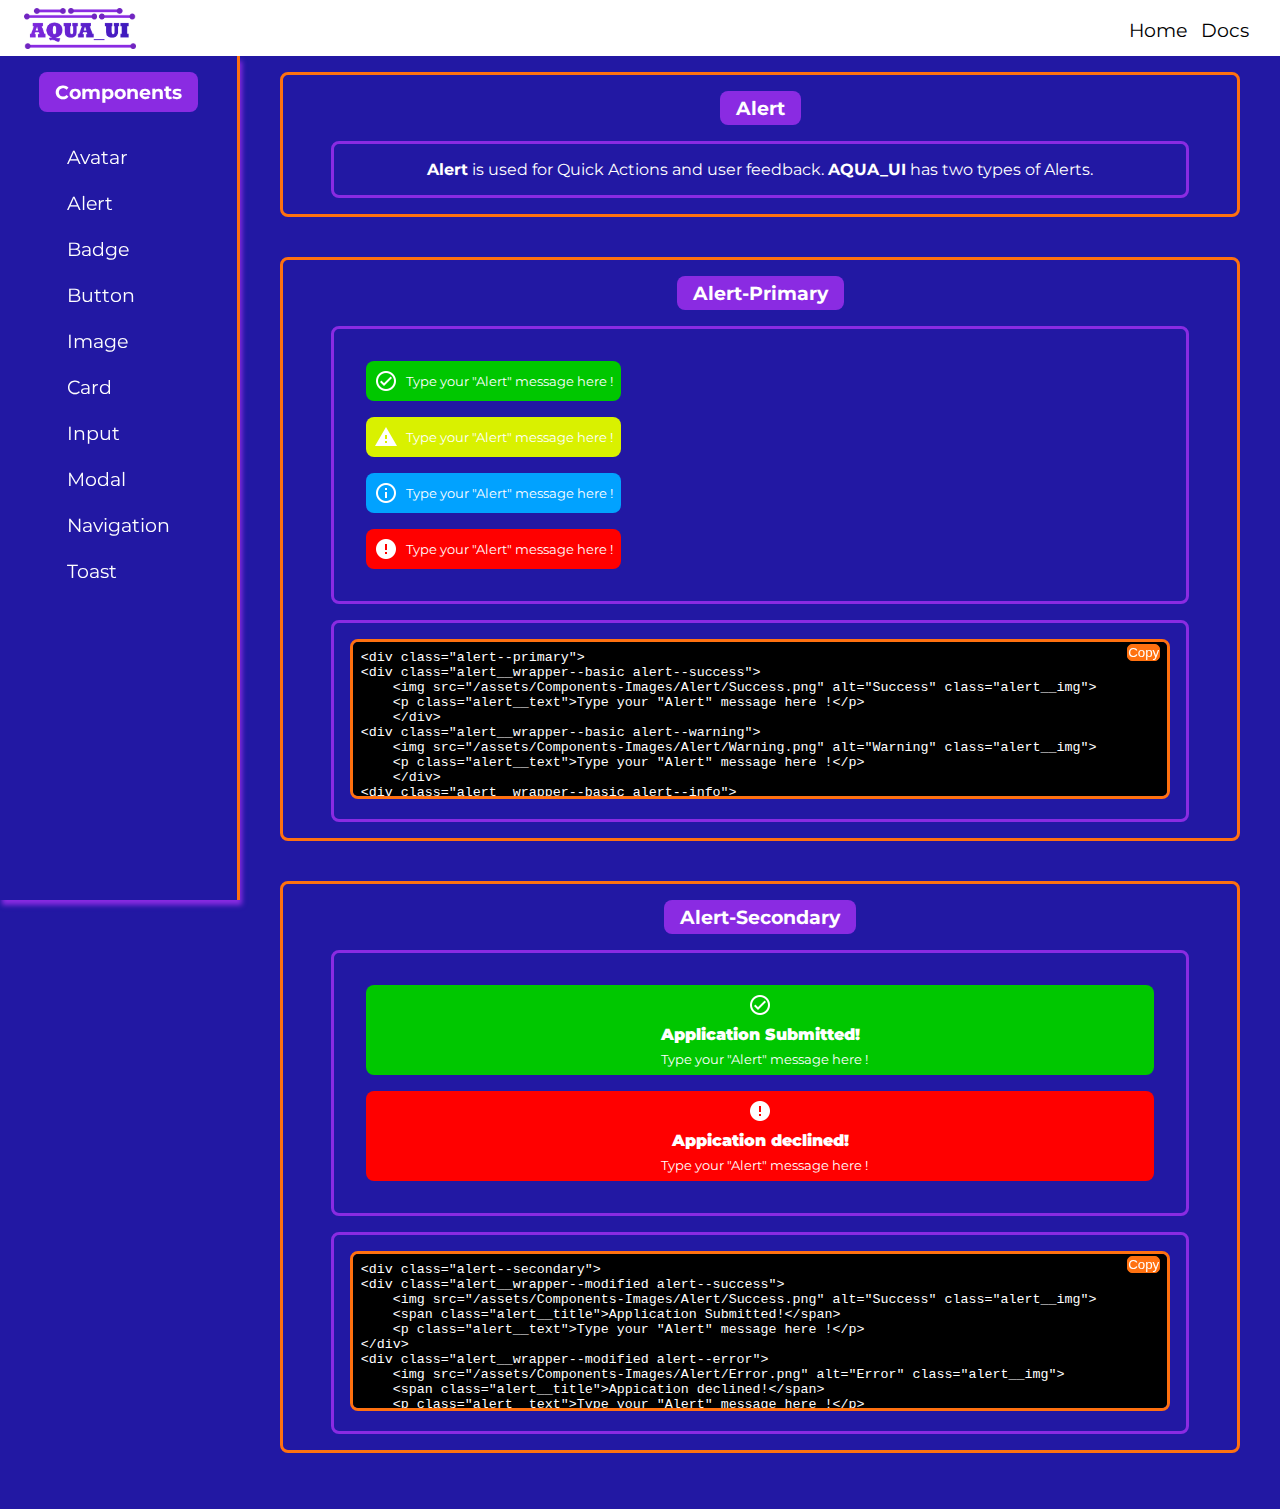
==== Components/Alert.html @ 6a771a95 "Feat : Badge Component" ====
<!DOCTYPE html>
<html lang="en">

<head>
    <meta charset="UTF-8">
    <meta http-equiv="X-UA-Compatible" content="IE=edge">
    <meta name="viewport" content="width=device-width, initial-scale=1.0">
    <title>AQUA_UI</title>
    <link rel="stylesheet" href="/assets/Css/ComponentsStyles.css">
    <link rel="stylesheet" href="/assets/Css/component-Responsive.css">
    <link rel="stylesheet" href="/SnippetCode/snippet.css">
</head>

<body>
    <!-- Navigation Bar Desktop -->
    <div class="nav-bar nav-bar--simple">
        <div class="nav-bar--logo">
            <a href="/index.html"><img class="nav-bar__img--logo" src="/assets/images/AQUA_UI Logo.png"
                    alt="AQUA_UI"></a>
        </div>
        <ul class="nav-bar__list">
            <li><a class="nav-bar__item" href="/index.html">Home</a></li>
            <li><a class="nav-bar__item" href="/Components/Avatar.html">Docs</a></li>
        </ul>
    </div>
    <!-- Navigation Bar For Tab and Mobile  -->
    <div class="nav-bar nav-bar--hamburger">
        <div class="nav-bar--logo">
            <a href="/index.html"><img class="nav-bar__img--logo" src="/assets/images/AQUA_UI Logo.png"
                    alt="AQUA_UI"></a>
        </div>
        <div class="nav-bar--hamburger">
            <img class="nav-bar__img--hamburger" src="/assets/images/Hamburger Menu.png">
        </div>
    </div>

    <!---Hamburger List -->
    <div class="hamburger">
        <div class="hamburger__header--wrapper">
            <h1 class="hamburger__title">AQUA_UI</h1>
            <img class="hamburger__close-btn" src="/assets/images/Hamburger Close.png" alt="Hamburger">
        </div>
        <ul class="hamburger__list">
            <a href="/index.html">
                <li class="hamburger__item">Home</li>
            </a>
            <a href="/Components/Avatar.html">
                <li class="hamburger__item">Avatar</li>
            </a>
            <a href="/Components/Alert.html">
                <li class="hamburger__item">Alert</li>
            </a>
            <a href="/Components/Badge.html">
                <li class="hamburger__item">Badge</li>
            </a>
            <a href="/Components/Button.html">
                <li class="hamburger__item">Button</li>
            </a>
            <a href="/Components/Image.html">
                <li class="hamburger__item">Image</li>
            </a>
            <a href="/Components/Card.html">
                <li class="hamburger__item">Card</li>
            </a>
            <a href="/Components/Input.html">
                <li class="hamburger__item">Input</li>
            </a>
            <a href="/Components/Modal.html">
                <li class="hamburger__item">Modal</li>
            </a>
            <a href="/Components/Navigation.html">
                <li class="hamburger__item">Navigation</li>
            </a>
            <a href="/Components/Toast.html">
                <li class="hamburger__item">Toast</li>
            </a>
        </ul>
    </div>
    <main>
        <!-- sidebar -->
        <div class="sidebar">
            <h1 class="sidebar__title">Components</h1>
            <ul class="sidebar__list">
                <a href="/Components/Avatar.html">
                    <li class="sidebar__item">Avatar</li>
                </a>
                <a href="/Components/Alert.html">
                    <li class="sidebar__item">Alert</li>
                </a>
                <a href="/Components/Badge.html">
                    <li class="sidebar__item">Badge</li>
                </a>
                <a href="/Components/Button.html">
                    <li class="sidebar__item">Button</li>
                </a>
                <a href="/Components/Image.html">
                    <li class="sidebar__item">Image</li>
                </a>
                <a href="/Components/Card.html">
                    <li class="sidebar__item">Card</li>
                </a>
                <a href="/Components/Input.html">
                    <li class="sidebar__item">Input</li>
                </a>
                <a href="/Components/Modal.html">
                    <li class="sidebar__item">Modal</li>
                </a>
                <a href="/Components/Navigation.html">
                    <li class="sidebar__item">Navigation</li>
                </a>
                <a href="/Components/Toast.html">
                    <li class="sidebar__item">Toast</li>
                </a>
            </ul>
        </div>

        <!-- Alert -->
        <!-- Alert Intro -->
        <div class="alert card">
            <div class="card-demo alert__intro">
                <h1 class="card-demo--title alert__intro--title">Alert</h1>
                <p class="card-demo--desc alert__intro--desc"><b>Alert</b> is used for Quick Actions and user feedback.
                    <b> AQUA_UI</b> has two types of Alerts.</p>
            </div>
            <!-- Alert -->
            <div class="card-demo alert__content">
                <h1 class="card-demo--title alert__header--container">Alert-Primary</h1>

                <div class="card-demo--container alert__img--container">
                    <div class="alert--primary">
                        <div class="alert__wrapper--basic alert--success">
                            <img src="/assets/Components-Images/Alert/Success.png" alt="Success" class="alert__img">
                            <p class="alert__text">Type your "Alert" message here !</p>
                        </div>
                        <div class="alert__wrapper--basic alert--warning">
                            <img src="/assets/Components-Images/Alert/Warning.png" alt="Warning" class="alert__img">
                            <p class="alert__text">Type your "Alert" message here !</p>
                        </div>
                        <div class="alert__wrapper--basic alert--info">
                            <img src="/assets/Components-Images/Alert/Information.png" alt="Information"
                                class="alert__img">
                            <p class="alert__text">Type your "Alert" message here !</p>
                        </div>
                        <div class="alert__wrapper--basic alert--error">
                            <img src="/assets/Components-Images/Alert/Error.png" alt="Error" class="alert__img">
                            <p class="alert__text">Type your "Alert" message here !</p>
                        </div>
                    </div>
                </div>
                <div class="card-demo--container alert__code--container">
                    <div class="code-snippet-container ">
                        <textarea class="code-snippet" name="code-snippet" rows="4" cols="" readonly>&#x3C;div class=&#x22;alert--primary&#x22;&#x3E;
&#x3C;div class=&#x22;alert__wrapper--basic alert--success&#x22;&#x3E;
    &#x3C;img src=&#x22;/assets/Components-Images/Alert/Success.png&#x22; alt=&#x22;Success&#x22; class=&#x22;alert__img&#x22;&#x3E;
    &#x3C;p class=&#x22;alert__text&#x22;&#x3E;Type your &#x22;Alert&#x22; message here !&#x3C;/p&#x3E;
    &#x3C;/div&#x3E;
&#x3C;div class=&#x22;alert__wrapper--basic alert--warning&#x22;&#x3E;
    &#x3C;img src=&#x22;/assets/Components-Images/Alert/Warning.png&#x22; alt=&#x22;Warning&#x22; class=&#x22;alert__img&#x22;&#x3E;
    &#x3C;p class=&#x22;alert__text&#x22;&#x3E;Type your &#x22;Alert&#x22; message here !&#x3C;/p&#x3E;
    &#x3C;/div&#x3E;
&#x3C;div class=&#x22;alert__wrapper--basic alert--info&#x22;&#x3E;
    &#x3C;img src=&#x22;/assets/Components-Images/Alert/Information.png&#x22; alt=&#x22;Information&#x22; class=&#x22;alert__img&#x22;&#x3E;
    &#x3C;p class=&#x22;alert__text&#x22;&#x3E;Type your &#x22;Alert&#x22; message here !&#x3C;/p&#x3E;
    &#x3C;/div&#x3E;
&#x3C;div class=&#x22;alert__wrapper--basic alert--error&#x22;&#x3E;
    &#x3C;img src=&#x22;/assets/Components-Images/Alert/Error.png&#x22; alt=&#x22;Error&#x22; class=&#x22;alert__img&#x22;&#x3E;
    &#x3C;p class=&#x22;alert__text&#x22;&#x3E;Type your &#x22;Alert&#x22; message here !&#x3C;/p&#x3E;
    &#x3C;/div&#x3E;
&#x3C;/div&#x3E;
&#x3C;/div&#x3E;</textarea>
                        <button class="code-snippet--copy">Copy</button>
                    </div>
                </div>

            </div>

            <!-- alert--Secondary -->
            <div class="card-demo alert__content">
                <h1 class="card-demo--title alert__header--container">Alert-Secondary</h1>

                <div class="card-demo--container alert__img--container">
                    <div class="alert--secondary">
                        <div class="alert__wrapper--modified alert--success">
                            <img src="/assets/Components-Images/Alert/Success.png" alt="Success" class="alert__img">
                            <span class="alert__title">Application Submitted!</span>
                            <p class="alert__text">Type your "Alert" message here !</p>
                        </div>
                        <div class="alert__wrapper--modified alert--error">
                            <img src="/assets/Components-Images/Alert/Error.png" alt="Error" class="alert__img">
                            <span class="alert__title">Appication declined!</span>
                            <p class="alert__text">Type your "Alert" message here !</p>
                        </div>
                    </div>
                </div>
                <div class="card-demo--container alert__code--container">
                    <div class="code-snippet-container ">
                        <textarea class="code-snippet" name="code-snippet" rows="4" cols="" readonly>&lt;div class=&quot;alert--secondary&quot;&gt;
&lt;div class=&quot;alert__wrapper--modified alert--success&quot;&gt;
    &lt;img src=&quot;/assets/Components-Images/Alert/Success.png&quot; alt=&quot;Success&quot; class=&quot;alert__img&quot;&gt;
    &lt;span class=&quot;alert__title&quot;&gt;Application Submitted!&lt;/span&gt;
    &lt;p class=&quot;alert__text&quot;&gt;Type your &quot;Alert&quot; message here !&lt;/p&gt;
&lt;/div&gt;
&lt;div class=&quot;alert__wrapper--modified alert--error&quot;&gt;
    &lt;img src=&quot;/assets/Components-Images/Alert/Error.png&quot; alt=&quot;Error&quot; class=&quot;alert__img&quot;&gt;
    &lt;span class=&quot;alert__title&quot;&gt;Appication declined!&lt;/span&gt;
    &lt;p class=&quot;alert__text&quot;&gt;Type your &quot;Alert&quot; message here !&lt;/p&gt;
&lt;/div&gt;
&lt;/div&gt;</textarea>
                        <button class="code-snippet--copy">Copy</button>
                    </div>
                </div>
            </div>
        </div>
        </div>
        </div>
    </main>
    <script src="/SnippetCode/snippet.js"></script>
    <script src="/assets/Component-javaScript/components.js"></script>
</body>

</html>
---- assets/Css/ComponentsStyles.css ----
@import url("https://fonts.googleapis.com/css2?family=Montserrat:wght@500&display=swap");

/***** Reset Stylesheet *****/
* {
  margin: 0;
  padding: 0;
  box-sizing: border-box;
}

li {
  list-style: none;
}
a {
  font-size: 100%;
  background: transparent;
  text-decoration: none;
  display: block;
}

/*****Colors*****/
:root {
  --primary-bg: blueviolet;
  --secondary-bg: #ff7110;
  --Background-color: #2218a3;
  --primary-color: white;
  --secondary-color: black;
  --font-size-X-large: clamp(1rem, 2.5vw, 1.8rem);
  --font-size-large: clamp(12px, 2.5vw, 1.2rem);
  --font-size-medium: clamp(12px, 2.5vw, 1rem);
}
body {
  font-family: "Montserrat", sans-serif;
  background-color: var(--Background-color);
}

/***** Nav Bar *****/
.nav-bar {
  z-index: 2;
  position: fixed;
  width: 100%;
  height: 3.5rem;
  display: flex;
  flex-wrap: wrap;
  justify-content: space-between;
  align-items: center;
  padding: 8px;
  background-color: var(--primary-color);
}
.nav-bar__img--logo {
  margin-left: 1rem;
  min-width: 5rem;
  max-width: 7rem;
}
.nav-bar__list {
  margin-right: 1rem;
  display: flex;
}
.nav-bar__item {
  font-size: var(--font-size-large);
  color: var(--secondary-color);
  padding: 5px;
  border: 2px solid transparent;
}
.nav-bar__item:hover {
  border-bottom: 2px solid var(--secondary-bg);
  color: var(--secondary-bg);
}

/* Navigation Bar For Tab and Mobile */

.nav-bar--hamburger {
  display: none;
}
.nav-bar__img--hamburger {
  width: 1.5rem;
}

/* Hamburger List */
.hamburger {
  visibility: hidden;
  width: 100%;
  display: flex;
  flex-direction: column;
  z-index: 2;
  position: fixed;
  top: 0;
  height: 0;
  overflow-y: scroll;
  transition: all 1.5s;
  background-color: var(--Background-color);
  box-shadow: 0px 0px 5px var(--primary-bg);
}
.hamburger__header--wrapper {
  display: flex;
  justify-content: space-between;
}
.hamburger__title {
  font-size: var(--font-size-X-large);
  margin: 1rem;
  color: var(--primary-color);
}
.hamburger__list {
  text-align: center;
}
.hamburger__item {
  margin: 1rem;
  font-size: var(--font-size-X-large);
  color: var(--primary-color);
}
.hamburger__close-btn {
  position: absolute;
  right: 4px;
  top: 8px;
  margin: 1rem;
  width: 1rem;
}
.hamburger__item:hover {
  color: var(--secondary-bg);
}

main {
  display: flex;
}
/***** sidebar *****/
.sidebar {
  position: fixed;
  overflow-y: scroll;
  top: 3.5rem;
  width: 15rem;
  height: calc(100vh - 3.5rem);
  display: flex;
  flex-direction: column;
  align-items: center;
  color: var(--primary-color);
  box-shadow: 2px 5px 5px var(--primary-bg);
  border-right: 3px solid var(--secondary-bg);
}
.sidebar__title {
  margin: 1rem;
  padding: 8px 1rem;
  border-radius: 8px;
  font-size: var(--font-size-large);
  background-color: var(--primary-bg);
}
.sidebar__item {
  font-size: var(--font-size-large);
  margin: 12px;
  padding: 5px;
  color: var(--primary-color);
}
.sidebar__item:hover {
  color: var(--secondary-bg);
}

/***** Sample card *****/

.card{
  width: calc(100vw - 15rem);
  margin: 4.5rem 1rem 1rem 16rem;
}
.card-demo{
  margin: auto;
  max-width:60rem;
  border: 3px solid var(--secondary-bg);
  border-radius: 8px;
  margin-bottom: 2.5rem;
  display: flex;
  flex-direction: column;
  align-items: center; 
}
.card-demo--title{
  margin: 1rem;
  font-size: var(--font-size-large);
  padding: 5px 1rem;
  border-radius: 8px;
  color: var(--primary-color);
  background-color: var(--primary-bg);
}
.card-demo--desc,.card-demo--container{
  width: 90%;
  margin: 0 1rem 1rem 1rem;
  padding: 1rem;
  font-size: var(--font-size-medium);
  text-align: center;
  color: var(--primary-color);
  border: 3px solid var(--primary-bg);
  border-radius: 8px;
}
::-webkit-scrollbar {
  width: 5px;
  height: 5px;
}
::-webkit-scrollbar-track {
  box-shadow: inset 0 0 10px rgb(255, 255, 255);
}

::-webkit-scrollbar-thumb {
  background-color: var(--secondary-bg);
}

/* Avatar */
.avatar--rounded {
  border-radius: 50%;
}
.avatar-sm {
  width: 2rem;
}
.avatar-rg {
  width: 3rem;
}
.avatar-lg {
  width: 4rem;
}

/* Alert Basic */
.alert__wrapper--basic{
  display: flex;
  align-items: center;
  width: fit-content;
  padding:0.5rem;
  border-radius: 0.5rem;
  margin: 1rem;
}
.alert__img{
  width: 1.5rem;
  height: 1.5rem;
}
.alert__text{
  font-size:0.8rem;
  margin-left:0.5rem;
}
/* Alert Modified */
.alert__wrapper--modified{
  display: flex;
  flex-direction: column;
  align-items: center;
  min-width: 10rem ;
  max-width: 50rem;
  padding:0.5rem;
  border-radius: 0.5rem;
  margin: 1rem;
  text-align: justify;
}
.alert__title{
  font-size:1rem;
  font-weight: 900;
  padding:0.5rem;
}

/* Alert Color */
.alert--success{
  background-color: rgb(0, 199, 0);
  color:white;
}
.alert--warning{
  background-color: rgb(217, 241, 0);
  color:white;
}
.alert--info{
  background-color: rgb(1, 162, 255);
  color:white;
}
.alert--error{
  background-color: rgb(255, 0, 0);
  color:white;
}

/*badge */
.badge__wrapper{
  margin: 1rem;
  display: inline-block;
  position: relative;
}
.badge--logo{
  font-size:70%;
  font-weight: 900;
  background-color: red;
  color: white;
  border-radius: 50%;
  border: 2px solid white;
  padding:0.1rem 0.4rem;
  text-align: center;
  position: absolute;
  right:-5px;
}
/*badge on Icon */
.badge__icon--img{
  width: 3rem;

}
/*badge On Avatar */
.badge__avatar--img{
  width: 4rem;
  border-radius: 50%;
}
---- assets/Css/component-Responsive.css ----
@media screen and (max-width: 1250px) {
.sample__code{
  max-width:50rem;
}
}

@media screen and (max-width: 975px) {
  .sidebar {
    width: 12rem;
  }
  .sidebar__title {
    margin: 1rem 8px 0;
  }
  .card {
    width: calc(100vw - 12rem);
    margin: 4.5rem 1rem 1rem 13rem;
  }
  .sample__code{
    max-width:40rem;
  }
}
@media screen and (max-width: 750px) {
  .sidebar {
    width: 10rem;
  }
  .card {
    width: calc(100vw - 10rem);
    margin: 4.5rem 1rem 1rem 11rem;
  }
  .sidebar__title {
    margin: 8px 2px 0;
    padding: 8px 8px;
  }
  .sample__code{
    max-width:30rem;
  }
}
@media screen and (max-width: 550px) {
  .nav-bar__img--logo {
    margin-left: 8px;
  }
  .sidebar {
    display: none;
  }
  .card {
    width: 100%;
    margin: 4.5rem 1rem 1rem 1rem;
  }

  /* Nav Hamburger */
  .nav-bar--simple {
    display: none;
  }
  .nav-bar--hamburger {
    padding-right: 8px;
    display: flex;
    justify-content: space-between;
  }
  .sample__code{
    max-width:20rem;
  }
}
---- SnippetCode/snippet.css ----
/* code snippet */
.code-snippet-container {
    width: 100%;
    position: relative;
  }
  
  .code-snippet {
    padding:8px;
    width: 100%;
    height:10rem;
    background-color: black;
    color: white;
    resize: none;
    border:3px solid var(--secondary-bg);
    border-radius: 8px;
  }
  
  .code-snippet--copy {
    position: absolute;
    right: 10px;
    top: 5px;
    color:var(--primary-color);
    border: 1px solid var(--secondary-bg);
    background-color: var(--secondary-bg);
    border-radius: 5px;
    z-index: 1;
  }
  
  .code-snippet--copy:hover {
    background-color: var(--primary-bg);
  }
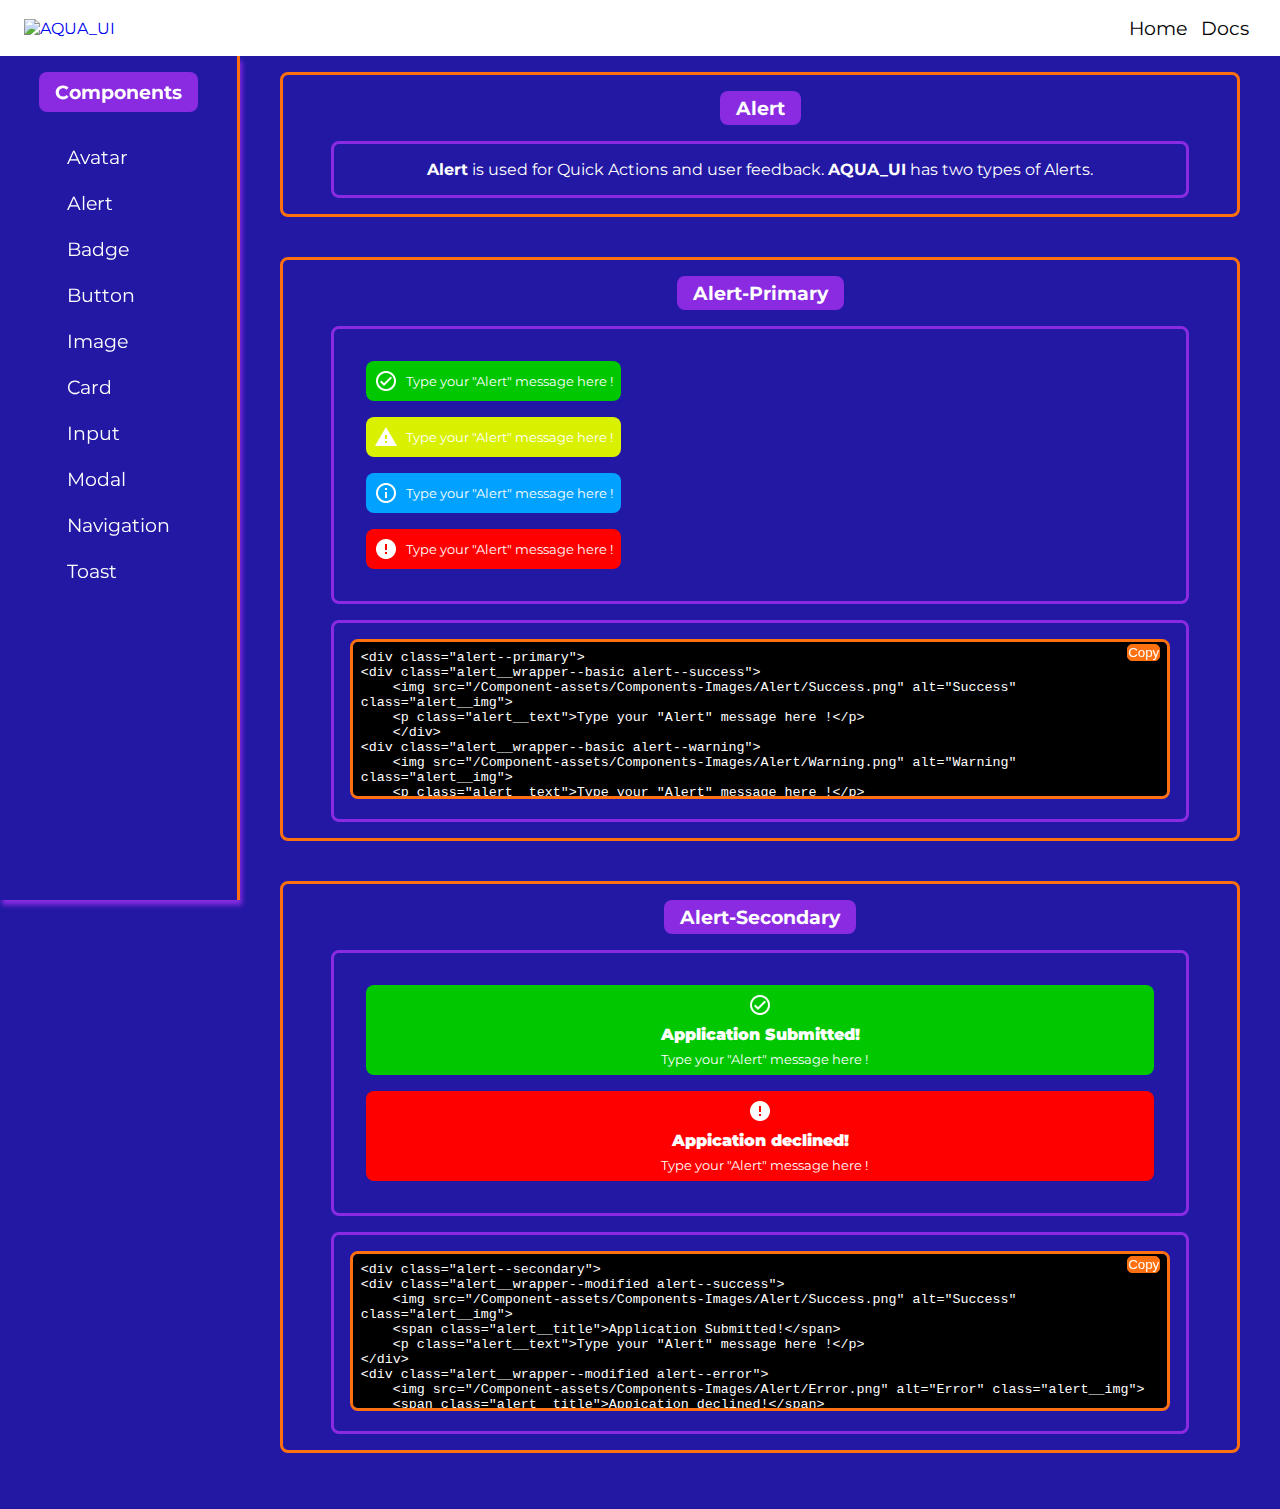
==== commit d569b469: "Structure Folder" ====
--- a/Components/Alert.html
+++ b/Components/Alert.html
@@ -6,8 +6,8 @@
     <meta http-equiv="X-UA-Compatible" content="IE=edge">
     <meta name="viewport" content="width=device-width, initial-scale=1.0">
     <title>AQUA_UI</title>
-    <link rel="stylesheet" href="/assets/Css/ComponentsStyles.css">
-    <link rel="stylesheet" href="/assets/Css/component-Responsive.css">
+    <link rel="stylesheet" href="/Component-assets/Css/ComponentsStyles.css">
+    <link rel="stylesheet" href="/Component-assets/Css/component-Responsive.css">
     <link rel="stylesheet" href="/SnippetCode/snippet.css">
 </head>
 
@@ -15,7 +15,7 @@
     <!-- Navigation Bar Desktop -->
     <div class="nav-bar nav-bar--simple">
         <div class="nav-bar--logo">
-            <a href="/index.html"><img class="nav-bar__img--logo" src="/assets/images/AQUA_UI Logo.png"
+            <a href="/index.html"><img class="nav-bar__img--logo" src="/Home-page/images/AQUA_UI Logo.png"
                     alt="AQUA_UI"></a>
         </div>
         <ul class="nav-bar__list">
@@ -26,11 +26,11 @@
     <!-- Navigation Bar For Tab and Mobile  -->
     <div class="nav-bar nav-bar--hamburger">
         <div class="nav-bar--logo">
-            <a href="/index.html"><img class="nav-bar__img--logo" src="/assets/images/AQUA_UI Logo.png"
+            <a href="/index.html"><img class="nav-bar__img--logo" src="/Home-page/images/AQUA_UI Logo.png"
                     alt="AQUA_UI"></a>
         </div>
         <div class="nav-bar--hamburger">
-            <img class="nav-bar__img--hamburger" src="/assets/images/Hamburger Menu.png">
+            <img class="nav-bar__img--hamburger" src="/Component-assets/images/Hamburger Menu.png">
         </div>
     </div>
 
@@ -38,7 +38,7 @@
     <div class="hamburger">
         <div class="hamburger__header--wrapper">
             <h1 class="hamburger__title">AQUA_UI</h1>
-            <img class="hamburger__close-btn" src="/assets/images/Hamburger Close.png" alt="Hamburger">
+            <img class="hamburger__close-btn" src="/Component-assets/images/Hamburger Close.png" alt="Hamburger">
         </div>
         <ul class="hamburger__list">
             <a href="/index.html">
@@ -116,54 +116,54 @@
 
         <!-- Alert -->
         <!-- Alert Intro -->
-        <div class="alert card">
-            <div class="card-demo alert__intro">
-                <h1 class="card-demo--title alert__intro--title">Alert</h1>
-                <p class="card-demo--desc alert__intro--desc"><b>Alert</b> is used for Quick Actions and user feedback.
+        <div class="alert component-box">
+            <div class="component-box-demo alert__intro">
+                <h1 class="component-box-demo--title alert__intro--title">Alert</h1>
+                <p class="component-box-demo--desc alert__intro--desc"><b>Alert</b> is used for Quick Actions and user feedback.
                     <b> AQUA_UI</b> has two types of Alerts.</p>
             </div>
             <!-- Alert -->
-            <div class="card-demo alert__content">
-                <h1 class="card-demo--title alert__header--container">Alert-Primary</h1>
-
-                <div class="card-demo--container alert__img--container">
+            <div class="component-box-demo alert__content">
+                <h1 class="component-box-demo--title alert__header--container">Alert-Primary</h1>
+
+                <div class="component-box-demo--container alert__img--container">
                     <div class="alert--primary">
                         <div class="alert__wrapper--basic alert--success">
-                            <img src="/assets/Components-Images/Alert/Success.png" alt="Success" class="alert__img">
+                            <img src="/Component-assets/Components-Images/Alert/Success.png" alt="Success" class="alert__img">
                             <p class="alert__text">Type your "Alert" message here !</p>
                         </div>
                         <div class="alert__wrapper--basic alert--warning">
-                            <img src="/assets/Components-Images/Alert/Warning.png" alt="Warning" class="alert__img">
+                            <img src="/Component-assets/Components-Images/Alert/Warning.png" alt="Warning" class="alert__img">
                             <p class="alert__text">Type your "Alert" message here !</p>
                         </div>
                         <div class="alert__wrapper--basic alert--info">
-                            <img src="/assets/Components-Images/Alert/Information.png" alt="Information"
+                            <img src="/Component-assets/Components-Images/Alert/Information.png" alt="Information"
                                 class="alert__img">
                             <p class="alert__text">Type your "Alert" message here !</p>
                         </div>
                         <div class="alert__wrapper--basic alert--error">
-                            <img src="/assets/Components-Images/Alert/Error.png" alt="Error" class="alert__img">
-                            <p class="alert__text">Type your "Alert" message here !</p>
-                        </div>
-                    </div>
-                </div>
-                <div class="card-demo--container alert__code--container">
+                            <img src="/Component-assets/Components-Images/Alert/Error.png" alt="Error" class="alert__img">
+                            <p class="alert__text">Type your "Alert" message here !</p>
+                        </div>
+                    </div>
+                </div>
+                <div class="component-box-demo--container alert__code--container">
                     <div class="code-snippet-container ">
                         <textarea class="code-snippet" name="code-snippet" rows="4" cols="" readonly>&#x3C;div class=&#x22;alert--primary&#x22;&#x3E;
 &#x3C;div class=&#x22;alert__wrapper--basic alert--success&#x22;&#x3E;
-    &#x3C;img src=&#x22;/assets/Components-Images/Alert/Success.png&#x22; alt=&#x22;Success&#x22; class=&#x22;alert__img&#x22;&#x3E;
+    &#x3C;img src=&#x22;/Component-assets/Components-Images/Alert/Success.png&#x22; alt=&#x22;Success&#x22; class=&#x22;alert__img&#x22;&#x3E;
     &#x3C;p class=&#x22;alert__text&#x22;&#x3E;Type your &#x22;Alert&#x22; message here !&#x3C;/p&#x3E;
     &#x3C;/div&#x3E;
 &#x3C;div class=&#x22;alert__wrapper--basic alert--warning&#x22;&#x3E;
-    &#x3C;img src=&#x22;/assets/Components-Images/Alert/Warning.png&#x22; alt=&#x22;Warning&#x22; class=&#x22;alert__img&#x22;&#x3E;
+    &#x3C;img src=&#x22;/Component-assets/Components-Images/Alert/Warning.png&#x22; alt=&#x22;Warning&#x22; class=&#x22;alert__img&#x22;&#x3E;
     &#x3C;p class=&#x22;alert__text&#x22;&#x3E;Type your &#x22;Alert&#x22; message here !&#x3C;/p&#x3E;
     &#x3C;/div&#x3E;
 &#x3C;div class=&#x22;alert__wrapper--basic alert--info&#x22;&#x3E;
-    &#x3C;img src=&#x22;/assets/Components-Images/Alert/Information.png&#x22; alt=&#x22;Information&#x22; class=&#x22;alert__img&#x22;&#x3E;
+    &#x3C;img src=&#x22;/Component-assets/Components-Images/Alert/Information.png&#x22; alt=&#x22;Information&#x22; class=&#x22;alert__img&#x22;&#x3E;
     &#x3C;p class=&#x22;alert__text&#x22;&#x3E;Type your &#x22;Alert&#x22; message here !&#x3C;/p&#x3E;
     &#x3C;/div&#x3E;
 &#x3C;div class=&#x22;alert__wrapper--basic alert--error&#x22;&#x3E;
-    &#x3C;img src=&#x22;/assets/Components-Images/Alert/Error.png&#x22; alt=&#x22;Error&#x22; class=&#x22;alert__img&#x22;&#x3E;
+    &#x3C;img src=&#x22;/Component-assets/Components-Images/Alert/Error.png&#x22; alt=&#x22;Error&#x22; class=&#x22;alert__img&#x22;&#x3E;
     &#x3C;p class=&#x22;alert__text&#x22;&#x3E;Type your &#x22;Alert&#x22; message here !&#x3C;/p&#x3E;
     &#x3C;/div&#x3E;
 &#x3C;/div&#x3E;
@@ -175,33 +175,33 @@
             </div>
 
             <!-- alert--Secondary -->
-            <div class="card-demo alert__content">
-                <h1 class="card-demo--title alert__header--container">Alert-Secondary</h1>
-
-                <div class="card-demo--container alert__img--container">
+            <div class="component-box-demo alert__content">
+                <h1 class="component-box-demo--title alert__header--container">Alert-Secondary</h1>
+
+                <div class="component-box-demo--container alert__img--container">
                     <div class="alert--secondary">
                         <div class="alert__wrapper--modified alert--success">
-                            <img src="/assets/Components-Images/Alert/Success.png" alt="Success" class="alert__img">
+                            <img src="/Component-assets/Components-Images/Alert/Success.png" alt="Success" class="alert__img">
                             <span class="alert__title">Application Submitted!</span>
                             <p class="alert__text">Type your "Alert" message here !</p>
                         </div>
                         <div class="alert__wrapper--modified alert--error">
-                            <img src="/assets/Components-Images/Alert/Error.png" alt="Error" class="alert__img">
+                            <img src="/Component-assets/Components-Images/Alert/Error.png" alt="Error" class="alert__img">
                             <span class="alert__title">Appication declined!</span>
                             <p class="alert__text">Type your "Alert" message here !</p>
                         </div>
                     </div>
                 </div>
-                <div class="card-demo--container alert__code--container">
+                <div class="component-box-demo--container alert__code--container">
                     <div class="code-snippet-container ">
                         <textarea class="code-snippet" name="code-snippet" rows="4" cols="" readonly>&lt;div class=&quot;alert--secondary&quot;&gt;
 &lt;div class=&quot;alert__wrapper--modified alert--success&quot;&gt;
-    &lt;img src=&quot;/assets/Components-Images/Alert/Success.png&quot; alt=&quot;Success&quot; class=&quot;alert__img&quot;&gt;
+    &lt;img src=&quot;/Component-assets/Components-Images/Alert/Success.png&quot; alt=&quot;Success&quot; class=&quot;alert__img&quot;&gt;
     &lt;span class=&quot;alert__title&quot;&gt;Application Submitted!&lt;/span&gt;
     &lt;p class=&quot;alert__text&quot;&gt;Type your &quot;Alert&quot; message here !&lt;/p&gt;
 &lt;/div&gt;
 &lt;div class=&quot;alert__wrapper--modified alert--error&quot;&gt;
-    &lt;img src=&quot;/assets/Components-Images/Alert/Error.png&quot; alt=&quot;Error&quot; class=&quot;alert__img&quot;&gt;
+    &lt;img src=&quot;/Component-assets/Components-Images/Alert/Error.png&quot; alt=&quot;Error&quot; class=&quot;alert__img&quot;&gt;
     &lt;span class=&quot;alert__title&quot;&gt;Appication declined!&lt;/span&gt;
     &lt;p class=&quot;alert__text&quot;&gt;Type your &quot;Alert&quot; message here !&lt;/p&gt;
 &lt;/div&gt;
@@ -215,7 +215,7 @@
         </div>
     </main>
     <script src="/SnippetCode/snippet.js"></script>
-    <script src="/assets/Component-javaScript/components.js"></script>
+    <script src="/Component-assets/Component-javaScript/components.js"></script>
 </body>
 
 </html>--- a/Component-assets/Css/ComponentsStyles.css
+++ b/Component-assets/Css/ComponentsStyles.css
@@ -0,0 +1,701 @@
+@import url("https://fonts.googleapis.com/css2?family=Montserrat:wght@500&display=swap");
+
+/***** Reset Stylesheet *****/
+* {
+  margin: 0;
+  padding: 0;
+  box-sizing: border-box;
+}
+
+li {
+  list-style: none;
+}
+a {
+  font-size: 100%;
+  background: transparent;
+  text-decoration: none;
+  display: block;
+}
+
+/*****Colors*****/
+:root {
+  --primary-bg: blueviolet;
+  --secondary-bg: #ff7110;
+  --Background-color: #2218a3;
+  --primary-color: white;
+  --secondary-color: black;
+  --font-size-X-large: clamp(1rem, 2.5vw, 1.8rem);
+  --font-size-large: clamp(12px, 2.5vw, 1.2rem);
+  --font-size-medium: clamp(12px, 2.5vw, 1rem);
+}
+body {
+  font-family: "Montserrat", sans-serif;
+  background-color: var(--Background-color);
+}
+
+/***** Nav Bar *****/
+.nav-bar {
+  z-index: 2;
+  position: fixed;
+  width: 100%;
+  height: 3.5rem;
+  display: flex;
+  flex-wrap: wrap;
+  justify-content: space-between;
+  align-items: center;
+  padding: 8px;
+  background-color: var(--primary-color);
+}
+.nav-bar__img--logo {
+  margin-left: 1rem;
+  min-width: 5rem;
+  max-width: 7rem;
+}
+.nav-bar__list {
+  margin-right: 1rem;
+  display: flex;
+}
+.nav-bar__item {
+  font-size: var(--font-size-large);
+  color: var(--secondary-color);
+  padding: 5px;
+  border: 2px solid transparent;
+}
+.nav-bar__item:hover {
+  border-bottom: 2px solid var(--secondary-bg);
+  color: var(--secondary-bg);
+}
+
+
+/* Navigation Bar For Tab and Mobile */
+
+.nav-bar--hamburger {
+  display: none;
+}
+.nav-bar__img--hamburger {
+  width: 1.5rem;
+}
+
+/* Hamburger List */
+.hamburger {
+  visibility: hidden;
+  width: 100%;
+  display: flex;
+  flex-direction: column;
+  z-index: 2;
+  position: fixed;
+  top: 0;
+  height: 0;
+  overflow-y: scroll;
+  transition: all 1.5s;
+  background-color: var(--Background-color);
+  box-shadow: 0px 0px 5px var(--primary-bg);
+}
+.hamburger__header--wrapper {
+  display: flex;
+  justify-content: space-between;
+}
+.hamburger__title {
+  font-size: var(--font-size-X-large);
+  margin: 1rem;
+  color: var(--primary-color);
+}
+.hamburger__list {
+  text-align: center;
+}
+.hamburger__item {
+  margin: 1rem;
+  font-size: var(--font-size-X-large);
+  color: var(--primary-color);
+}
+.hamburger__close-btn {
+  position: absolute;
+  right: 4px;
+  top: 8px;
+  margin: 1rem;
+  width: 1rem;
+}
+.hamburger__item:hover {
+  color: var(--secondary-bg);
+}
+
+main {
+  display: flex;
+}
+/***** sidebar *****/
+.sidebar {
+  position: fixed;
+  overflow-y: scroll;
+  top: 3.5rem;
+  width: 15rem;
+  height: calc(100vh - 3.5rem);
+  display: flex;
+  flex-direction: column;
+  align-items: center;
+  color: var(--primary-color);
+  box-shadow: 2px 5px 5px var(--primary-bg);
+  border-right: 3px solid var(--secondary-bg);
+}
+.sidebar__title {
+  margin: 1rem;
+  padding: 8px 1rem;
+  border-radius: 8px;
+  font-size: var(--font-size-large);
+  background-color: var(--primary-bg);
+}
+.sidebar__item {
+  font-size: var(--font-size-large);
+  margin: 12px;
+  padding: 5px;
+  color: var(--primary-color);
+}
+.sidebar__item:hover {
+  color: var(--secondary-bg);
+}
+
+/***** Sample Component-box *****/
+
+.component-box{
+  width: calc(100vw - 15rem);
+  margin: 4.5rem 1rem 1rem 16rem;
+}
+.component-box-demo{
+  margin: auto;
+  max-width:60rem;
+  border: 3px solid var(--secondary-bg);
+  border-radius: 8px;
+  margin-bottom: 2.5rem;
+  display: flex;
+  flex-direction: column;
+  align-items: center; 
+}
+.component-box-demo--title{
+  margin: 1rem;
+  font-size: var(--font-size-large);
+  padding: 5px 1rem;
+  border-radius: 8px;
+  color: var(--primary-color);
+  background-color: var(--primary-bg);
+}
+.component-box-demo--desc,.component-box-demo--container{
+  width: 90%;
+  margin: 0 1rem 1rem 1rem;
+  padding: 1rem;
+  font-size: var(--font-size-medium);
+  text-align: center;
+  color: var(--primary-color);
+  border: 3px solid var(--primary-bg);
+  border-radius: 8px;
+}
+::-webkit-scrollbar {
+  width: 5px;
+  height: 5px;
+}
+::-webkit-scrollbar-track {
+  box-shadow: inset 0 0 10px rgb(255, 255, 255);
+}
+
+::-webkit-scrollbar-thumb {
+  background-color: var(--secondary-bg);
+}
+
+/* Avatar */
+.avatar--rounded {
+  border-radius: 50%;
+}
+.avatar-sm {
+  width: 2rem;
+}
+.avatar-rg {
+  width: 3rem;
+}
+.avatar-lg {
+  width: 4rem;
+}
+
+/* Alert Basic */
+.alert__wrapper--basic{
+  display: flex;
+  align-items: center;
+  width: fit-content;
+  padding:0.5rem;
+  border-radius: 0.5rem;
+  margin: 1rem;
+}
+.alert__img{
+  width: 1.5rem;
+  height: 1.5rem;
+}
+.alert__text{
+  font-size:0.8rem;
+  margin-left:0.5rem;
+}
+/* Alert Modified */
+.alert__wrapper--modified{
+  display: flex;
+  flex-direction: column;
+  align-items: center;
+  min-width: 10rem ;
+  max-width: 50rem;
+  padding:0.5rem;
+  border-radius: 0.5rem;
+  margin: 1rem;
+  text-align: justify;
+}
+.alert__title{
+  font-size:1rem;
+  font-weight: 900;
+  padding:0.5rem;
+}
+
+/* Alert Color */
+.alert--success{
+  background-color: rgb(0, 199, 0);
+  color:white;
+}
+.alert--warning{
+  background-color: rgb(217, 241, 0);
+  color:white;
+}
+.alert--info{
+  background-color: rgb(1, 162, 255);
+  color:white;
+}
+.alert--error{
+  background-color: rgb(255, 0, 0);
+  color:white;
+}
+
+/*badge */
+.badge__wrapper{
+  margin: 1rem;
+  display: inline-block;
+  position: relative;
+}
+.badge--logo{
+  font-size:70%;
+  font-weight: 900;
+  background-color: red;
+  color: white;
+  border-radius: 50%;
+  border: 2px solid white;
+  padding:0.1rem 0.4rem;
+  text-align: center;
+  position: absolute;
+  right:-5px;
+}
+/*badge on Icon */
+.badge__icon--img{
+  width: 3rem;
+
+}
+/*badge On Avatar */
+.badge__avatar--img{
+  width: 4rem;
+  border-radius: 50%;
+}
+
+/*Button Wrapper */
+.button__container{
+  margin:1rem;
+}
+.btn--demo{
+  padding: 0.4rem 1.5rem;
+  border: none;
+  border-radius: 0.5rem;
+  font-size:var(--font-size-medium);
+  font: weight 900px;
+}
+/* Primary Secondary Color */
+.button--primary{
+  margin: 8px;
+  border: 2px solid blueviolet;
+  background-color:blueviolet;
+  color: white;
+}
+.button--secondary{
+  margin: 8px;
+  background-color: transparent;
+  border: 2px solid blueviolet;
+  color:blueviolet;
+}
+.button--primary:hover{
+  background-color: transparent;
+  border: 2px solid blueviolet;
+  color:blueviolet;
+}
+.button--secondary:hover{
+  background-color:blueviolet;
+  color: white;
+}
+/*Link Button*/
+
+.button__link--primary{
+  display: inline;
+}
+.button__link--secondary{
+  display: inline;
+}
+.btn__link{
+  margin: 8px;
+  cursor: pointer;
+  background-color:rgb(125, 192, 1);
+  color: white;
+}
+.btn__link:hover{ 
+  box-shadow: 0px 0px 5px rgb(125, 192, 1);
+}
+/*Button Icon */
+.button__wrapper{
+  display: flex;
+  flex-wrap:wrap;
+
+}
+.btn__icon{
+  display: flex;
+  justify-content: center;
+  text-align: center;
+  padding: 0.5rem;
+  margin: 0.5rem;
+}
+.btn__span-content{
+  margin: auto;
+}
+.btn__icon-content{
+  margin-right: 0.5rem;
+}
+.button__icon--primary{
+  background-color:rgb(24, 163, 255);
+  color: white;
+}
+.button__icon--secondary{
+  background-color:#0e76a8;
+  color: white;
+}
+
+/* Float Button */
+.btn__float{
+  display: flex;
+  flex-wrap: wrap;
+  padding:0.5rem 0.5rem;
+  margin: 0.5rem;
+}
+.btn__float{
+  background-color: transparent;
+  border: 2px solid rgb(0, 153, 255);
+}
+.btn__float:hover{
+ box-shadow: 0px 0px 5px rgb(0, 153, 255);
+}
+
+/* Responsive Image */
+
+.image-Responsive--demo{
+  width: 100%;
+  height: 100%;
+}
+.image-Responsive--bg{
+  max-width: 30rem;
+  max-height: 30rem;
+}
+.image-Responsive--rounded{
+  border-radius: 50%;
+  max-height: 10rem;
+  max-width: 10rem;
+}
+
+ /* Input  */
+
+ /* Simple Input Message */
+ .input--box{
+  padding:8px 1rem;
+  border-radius: 8px;
+  border-color: blueviolet;
+}
+
+/*Input Message With Error*/
+.Input__container--error{
+  display: flex;
+  justify-content: center;
+  flex-wrap: wrap;
+}
+.input__wrapper--error{
+  display: flex;
+  flex-direction: column;
+  justify-content: center;
+  margin:4px;
+}
+.input--error-message{
+  color: red;
+}
+
+/* Modal */
+
+.modal__wrapper{
+  position:relative;
+  display: flex;
+  justify-content: center;
+}
+.modal--primary-action{
+  box-shadow: 0px 0px 5px grey;
+  width:25rem;
+  padding:1rem;
+  margin:1rem;
+  border-radius: 0.5rem;
+  display: flex;
+  justify-content: center;
+}
+.modal__btn{
+  background-color: blueviolet;
+  color: white;
+  border:none;
+  padding:0.5rem 1.5rem;
+  font-weight: 800;
+  border-radius: 0.5rem;
+}
+.modal__btn--close{
+  margin-top: 8px;
+  background-color: red;
+}
+.modal--secondary-action{
+  visibility: hidden;
+  max-width:30rem;
+  min-width:15rem;
+  padding:1rem;
+  border-radius: 8px;
+  display: flex;
+  flex-direction: column;
+  justify-content: center;
+  align-items: center;
+  z-index: 1;
+  position: fixed;
+  top:50%;
+  left:50%;
+  transform: translate(-50%,-50%);
+  border:2px solid blueviolet;
+  color: black;
+  background-color: white;
+  box-shadow: 0px 0px 5px grey;
+}
+.modal__text{
+  margin-bottom: 0.8px;
+}
+
+
+ /* Navigation bar */
+
+.nav-bar-component__wrapper{
+  background-color: blueviolet;
+  color: white;
+  display: flex;
+  justify-content:space-around;
+  align-items: center;
+  flex-wrap:wrap;
+  padding:0.5rem;
+  text-align: center;
+}
+.nav-bar-component__logo{
+  margin-left: 1rem;
+}
+.nav-bar-component__item{
+  display: inline-block;
+  margin-right: 0.5rem;
+}
+.nav-bar-component__item:hover{
+font-weight: 900;
+cursor: pointer;
+}
+
+/* Toast */
+.toast__btn--demo{
+  margin:1rem;
+  padding:1rem;
+  box-shadow: 0px 0px 5px rgba(207, 207, 207, 0.678);
+  display: flex;
+  justify-content: center;
+  flex-wrap: wrap;
+}
+.toast__btn{
+  margin:0.2rem;
+  padding:0.3rem 1.5rem;
+  border-radius: 0.5rem;
+  font-weight: 700;
+}
+.toast__btn--primary{
+  border: 2px solid orangered;
+  background-color:orangered;
+  color: white;
+}
+.toast__btn--regular{
+  background-color: transparent;
+  border: 2px solid orangered;
+  color:orangered;
+}
+.toast__btn--primary:hover{
+  background-color: transparent;
+  border: 2px solid orangered;
+  color:orangered;
+}
+.toast__btn--regular:hover{
+  background-color:orangered;
+  color:white;
+}
+
+.toast__wrapper{
+  background-color: black;
+  min-width:10rem;
+  max-width:25rem;
+  display: flex;
+  justify-content:space-between;
+  align-items: center;
+  padding:0.4rem;
+  border-radius: 0.2rem;
+  color: white;
+}
+.toast--simple{
+  visibility: hidden;
+  position: fixed;
+  bottom:0;
+  left: 0;
+  margin:1rem;
+  z-index: 1;
+}
+.toast--regular{
+  visibility: hidden;
+  position: fixed;
+  min-width: 15rem;
+  max-width: 18rem;
+  left:50%;
+  bottom:0;
+  transform: translate(-50%,-50%);
+  z-index: 1;
+}
+.toast__img{
+  margin: 0 1rem;
+}
+.toast__img:hover{
+  background-color: rgba(231, 231, 231, 0.336);
+  border-radius: 0.5rem;
+}
+.toast__close{
+  display: flex;
+}
+
+/*card Components Start Here*/
+
+.card__wrapper{
+  display: flex;
+  flex-direction: column;
+  max-width: 18rem;
+  overflow: hidden;
+  box-shadow: 0px 0px 5px rgb(167, 167, 167);
+  border-radius: 0.5rem;
+  padding: 0.5rem;
+  position: relative;
+}
+.card__bg--img{
+  max-width: 100%;
+  min-width: 100%;
+  border-radius: 0.2rem;
+}
+.card__content--text{
+  font-size: small;
+  margin:0.5rem 0rem;
+  font-weight: bold;
+}
+.card__button--container{
+  display: flex;
+  justify-content:center;
+  margin: 0.5rem 0rem;
+}
+.card__btn{
+  padding: 0.5rem;
+  width:40%;
+  border:0.1rem solid blueviolet;
+  border-radius: 0.2rem;
+}
+.card__button--primary{
+  margin-right: 0.2rem;
+  background-color: blueviolet;
+  color: white;
+}
+.card__button--secondary{
+margin-left: 0.2rem;
+background-color: transparent;
+color: blueviolet;
+}
+.card__button--primary:hover{
+  background-color: transparent;
+  color: blueviolet;
+}
+.card__button--secondary:hover{
+  background-color: blueviolet;
+  color: white;
+}
+.card__badge{
+  background-color:rgb(255, 255, 255);
+  display: inline-block;
+  padding: 0.2rem;
+  font-weight: 900;
+  color: rgb(0, 0, 0);
+  border-radius: 0.2rem;
+  position: absolute;
+  top:1rem;
+  left: 1rem;
+}
+/*card Dismiss */
+
+.card-dismiss--title{
+  background-color: blueviolet;
+  padding: 0.3rem;
+  border-radius: 0.5rem;
+  color: white;
+}
+.card-dismiss--text{
+  border: 2px solid blueviolet;
+  padding: 0.5rem;
+  border-radius: 0.5rem;
+}
+.card-dismiss--icon{
+  background-color:transparent;
+  border:none;
+  position: absolute;
+  top:0.8rem;
+  right: 0.8rem;
+}
+.card-dismiss__img{
+  width:1.5rem;
+  height:1.5rem;
+}
+.card-dismiss--icon:hover{
+  background-color: rgba(252, 252, 252, 0.308);
+  border-radius:0.2rem;
+  display: flex;
+}
+/* Text Overlay */
+.card__content--overlay{
+  position: absolute;
+  top:10.8rem;
+  left:1rem;
+  color:white;
+}
+/* Card horizontal */
+
+.card-hr__wrapper{
+  display: flex;
+  flex-direction: row;
+  width: 100%;
+  max-width: 25rem;
+  min-width: 12rem;
+}
+.card-hr__img--wrapper{
+  width: 50%;
+}
+.card-hr__content{
+  margin: 0 8px;
+  width: 50%;
+}
+.card-hr__img{
+  width: 100%;
+  flex-shrink: 1;
+}--- a/Component-assets/Css/component-Responsive.css
+++ b/Component-assets/Css/component-Responsive.css
@@ -0,0 +1,62 @@
+@media screen and (max-width: 1250px) {
+.sample__code{
+  max-width:50rem;
+}
+}
+
+@media screen and (max-width: 975px) {
+  .sidebar {
+    width: 12rem;
+  }
+  .sidebar__title {
+    margin: 1rem 8px 0;
+  }
+  .card {
+    width: calc(100vw - 12rem);
+    margin: 4.5rem 1rem 1rem 13rem;
+  }
+  .sample__code{
+    max-width:40rem;
+  }
+}
+@media screen and (max-width: 750px) {
+  .sidebar {
+    width: 10rem;
+  }
+  .component-box {
+    width: calc(100vw - 10rem);
+    margin: 4.5rem 1rem 1rem 11rem;
+  }
+  .sidebar__title {
+    margin: 8px 2px 0;
+    padding: 8px 8px;
+  }
+  .sample__code{
+    max-width:30rem;
+  }
+}
+@media screen and (max-width: 550px) {
+  .nav-bar__img--logo {
+    margin-left: 8px;
+  }
+  .sidebar {
+    display: none;
+  }
+  .component-box {
+    width: 100%;
+    margin: 4.5rem 1rem 1rem 1rem;
+  }
+
+  /* Nav Hamburger */
+  .nav-bar--simple {
+    display: none;
+  }
+  .nav-bar--hamburger {
+    padding-right: 8px;
+    display: flex;
+    justify-content: space-between;
+  }
+  .sample__code{
+    max-width:20rem;
+  }
+}
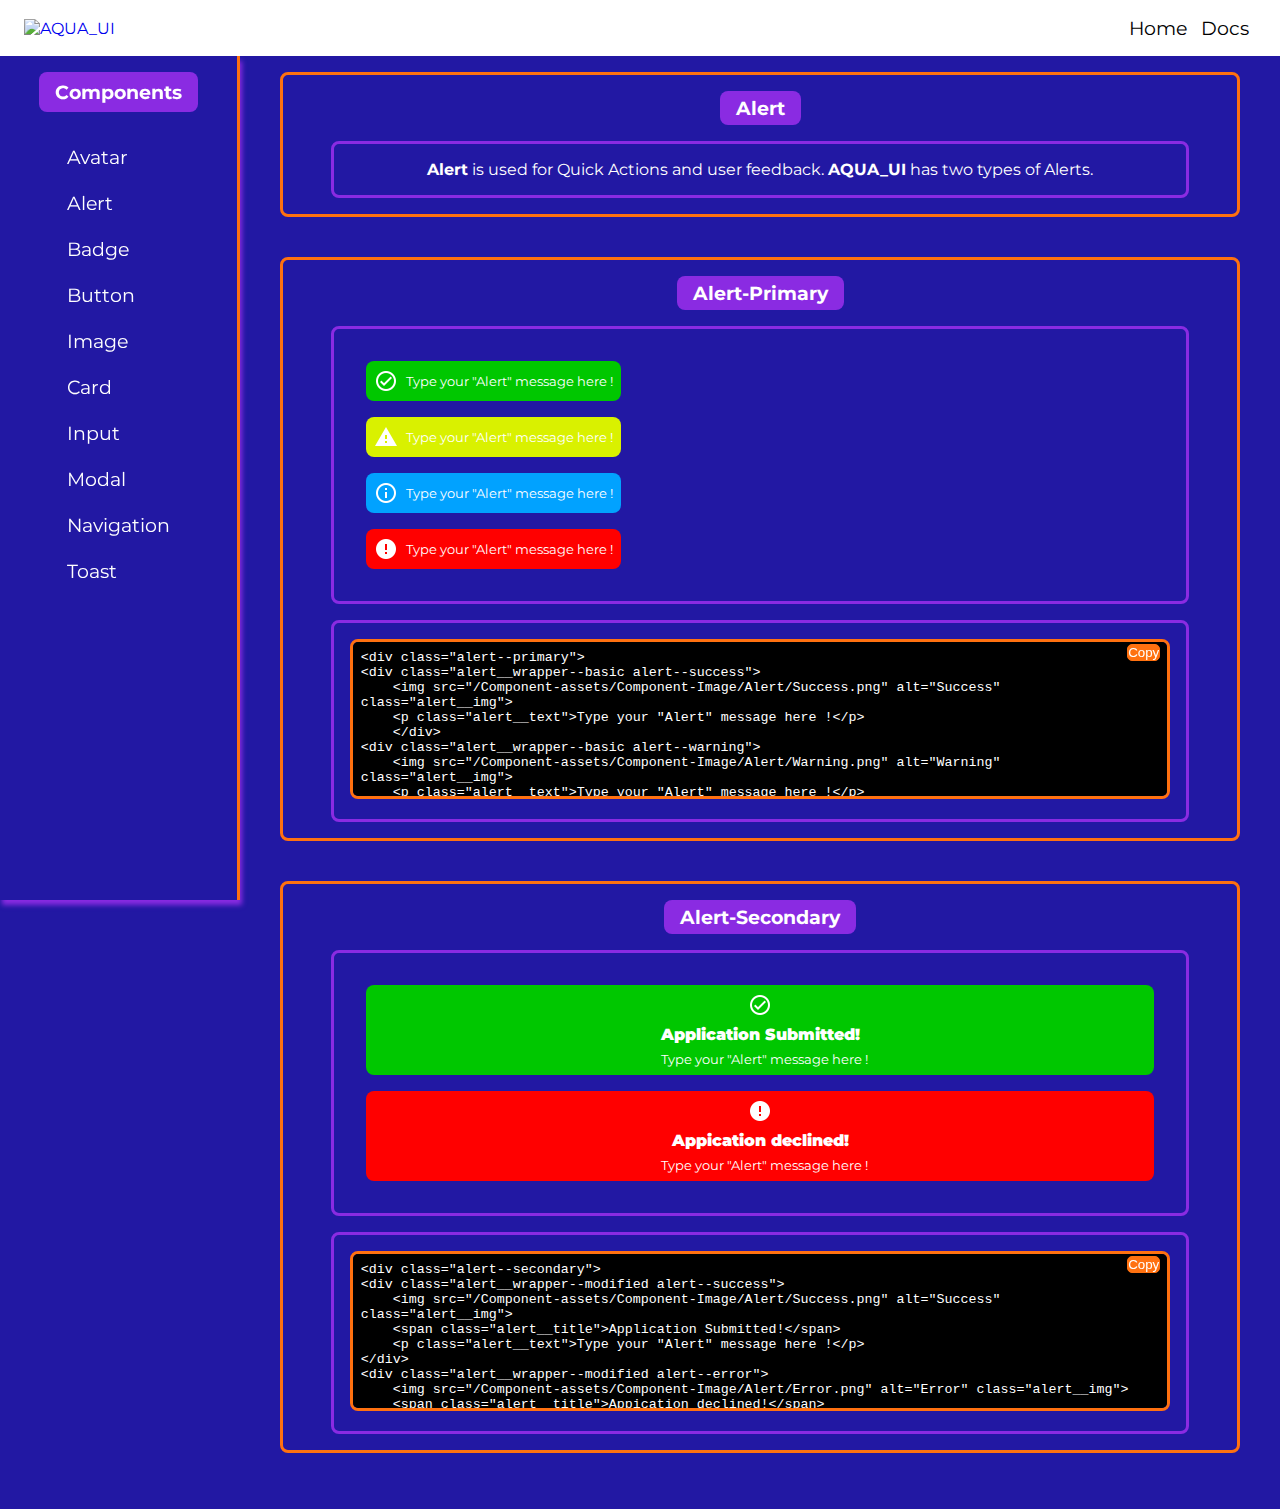
==== commit c54f0add: "Folder Structure" ====
--- a/Components/Alert.html
+++ b/Components/Alert.html
@@ -8,7 +8,7 @@
     <title>AQUA_UI</title>
     <link rel="stylesheet" href="/Component-assets/Css/ComponentsStyles.css">
     <link rel="stylesheet" href="/Component-assets/Css/component-Responsive.css">
-    <link rel="stylesheet" href="/SnippetCode/snippet.css">
+    <link rel="stylesheet" href="/Component-assets/SnippetCode/snippet.css">
 </head>
 
 <body>
@@ -129,20 +129,20 @@
                 <div class="component-box-demo--container alert__img--container">
                     <div class="alert--primary">
                         <div class="alert__wrapper--basic alert--success">
-                            <img src="/Component-assets/Components-Images/Alert/Success.png" alt="Success" class="alert__img">
+                            <img src="/Component-assets/Component-Image/Alert/Success.png" alt="Success" class="alert__img">
                             <p class="alert__text">Type your "Alert" message here !</p>
                         </div>
                         <div class="alert__wrapper--basic alert--warning">
-                            <img src="/Component-assets/Components-Images/Alert/Warning.png" alt="Warning" class="alert__img">
+                            <img src="/Component-assets/Component-Image/Alert/Warning.png" alt="Warning" class="alert__img">
                             <p class="alert__text">Type your "Alert" message here !</p>
                         </div>
                         <div class="alert__wrapper--basic alert--info">
-                            <img src="/Component-assets/Components-Images/Alert/Information.png" alt="Information"
+                            <img src="/Component-assets/Component-Image/Alert/Information.png" alt="Information"
                                 class="alert__img">
                             <p class="alert__text">Type your "Alert" message here !</p>
                         </div>
                         <div class="alert__wrapper--basic alert--error">
-                            <img src="/Component-assets/Components-Images/Alert/Error.png" alt="Error" class="alert__img">
+                            <img src="/Component-assets/Component-Image/Alert/Error.png" alt="Error" class="alert__img">
                             <p class="alert__text">Type your "Alert" message here !</p>
                         </div>
                     </div>
@@ -151,19 +151,19 @@
                     <div class="code-snippet-container ">
                         <textarea class="code-snippet" name="code-snippet" rows="4" cols="" readonly>&#x3C;div class=&#x22;alert--primary&#x22;&#x3E;
 &#x3C;div class=&#x22;alert__wrapper--basic alert--success&#x22;&#x3E;
-    &#x3C;img src=&#x22;/Component-assets/Components-Images/Alert/Success.png&#x22; alt=&#x22;Success&#x22; class=&#x22;alert__img&#x22;&#x3E;
+    &#x3C;img src=&#x22;/Component-assets/Component-Image/Alert/Success.png&#x22; alt=&#x22;Success&#x22; class=&#x22;alert__img&#x22;&#x3E;
     &#x3C;p class=&#x22;alert__text&#x22;&#x3E;Type your &#x22;Alert&#x22; message here !&#x3C;/p&#x3E;
     &#x3C;/div&#x3E;
 &#x3C;div class=&#x22;alert__wrapper--basic alert--warning&#x22;&#x3E;
-    &#x3C;img src=&#x22;/Component-assets/Components-Images/Alert/Warning.png&#x22; alt=&#x22;Warning&#x22; class=&#x22;alert__img&#x22;&#x3E;
+    &#x3C;img src=&#x22;/Component-assets/Component-Image/Alert/Warning.png&#x22; alt=&#x22;Warning&#x22; class=&#x22;alert__img&#x22;&#x3E;
     &#x3C;p class=&#x22;alert__text&#x22;&#x3E;Type your &#x22;Alert&#x22; message here !&#x3C;/p&#x3E;
     &#x3C;/div&#x3E;
 &#x3C;div class=&#x22;alert__wrapper--basic alert--info&#x22;&#x3E;
-    &#x3C;img src=&#x22;/Component-assets/Components-Images/Alert/Information.png&#x22; alt=&#x22;Information&#x22; class=&#x22;alert__img&#x22;&#x3E;
+    &#x3C;img src=&#x22;/Component-assets/Component-Image/Alert/Information.png&#x22; alt=&#x22;Information&#x22; class=&#x22;alert__img&#x22;&#x3E;
     &#x3C;p class=&#x22;alert__text&#x22;&#x3E;Type your &#x22;Alert&#x22; message here !&#x3C;/p&#x3E;
     &#x3C;/div&#x3E;
 &#x3C;div class=&#x22;alert__wrapper--basic alert--error&#x22;&#x3E;
-    &#x3C;img src=&#x22;/Component-assets/Components-Images/Alert/Error.png&#x22; alt=&#x22;Error&#x22; class=&#x22;alert__img&#x22;&#x3E;
+    &#x3C;img src=&#x22;/Component-assets/Component-Image/Alert/Error.png&#x22; alt=&#x22;Error&#x22; class=&#x22;alert__img&#x22;&#x3E;
     &#x3C;p class=&#x22;alert__text&#x22;&#x3E;Type your &#x22;Alert&#x22; message here !&#x3C;/p&#x3E;
     &#x3C;/div&#x3E;
 &#x3C;/div&#x3E;
@@ -181,12 +181,12 @@
                 <div class="component-box-demo--container alert__img--container">
                     <div class="alert--secondary">
                         <div class="alert__wrapper--modified alert--success">
-                            <img src="/Component-assets/Components-Images/Alert/Success.png" alt="Success" class="alert__img">
+                            <img src="/Component-assets/Component-Image/Alert/Success.png" alt="Success" class="alert__img">
                             <span class="alert__title">Application Submitted!</span>
                             <p class="alert__text">Type your "Alert" message here !</p>
                         </div>
                         <div class="alert__wrapper--modified alert--error">
-                            <img src="/Component-assets/Components-Images/Alert/Error.png" alt="Error" class="alert__img">
+                            <img src="/Component-assets/Component-Image/Alert/Error.png" alt="Error" class="alert__img">
                             <span class="alert__title">Appication declined!</span>
                             <p class="alert__text">Type your "Alert" message here !</p>
                         </div>
@@ -196,12 +196,12 @@
                     <div class="code-snippet-container ">
                         <textarea class="code-snippet" name="code-snippet" rows="4" cols="" readonly>&lt;div class=&quot;alert--secondary&quot;&gt;
 &lt;div class=&quot;alert__wrapper--modified alert--success&quot;&gt;
-    &lt;img src=&quot;/Component-assets/Components-Images/Alert/Success.png&quot; alt=&quot;Success&quot; class=&quot;alert__img&quot;&gt;
+    &lt;img src=&quot;/Component-assets/Component-Image/Alert/Success.png&quot; alt=&quot;Success&quot; class=&quot;alert__img&quot;&gt;
     &lt;span class=&quot;alert__title&quot;&gt;Application Submitted!&lt;/span&gt;
     &lt;p class=&quot;alert__text&quot;&gt;Type your &quot;Alert&quot; message here !&lt;/p&gt;
 &lt;/div&gt;
 &lt;div class=&quot;alert__wrapper--modified alert--error&quot;&gt;
-    &lt;img src=&quot;/Component-assets/Components-Images/Alert/Error.png&quot; alt=&quot;Error&quot; class=&quot;alert__img&quot;&gt;
+    &lt;img src=&quot;/Component-assets/Component-Image/Alert/Error.png&quot; alt=&quot;Error&quot; class=&quot;alert__img&quot;&gt;
     &lt;span class=&quot;alert__title&quot;&gt;Appication declined!&lt;/span&gt;
     &lt;p class=&quot;alert__text&quot;&gt;Type your &quot;Alert&quot; message here !&lt;/p&gt;
 &lt;/div&gt;
@@ -214,7 +214,7 @@
         </div>
         </div>
     </main>
-    <script src="/SnippetCode/snippet.js"></script>
+    <script src="/Component-assets/SnippetCode/snippet.js"></script>
     <script src="/Component-assets/Component-javaScript/components.js"></script>
 </body>
 
--- a/Component-assets/SnippetCode/snippet.css
+++ b/Component-assets/SnippetCode/snippet.css
@@ -0,0 +1,31 @@
+/* code snippet */
+.code-snippet-container {
+    width: 100%;
+    position: relative;
+  }
+  
+  .code-snippet {
+    padding:8px;
+    width: 100%;
+    height:10rem;
+    background-color: black;
+    color: white;
+    resize: none;
+    border:3px solid var(--secondary-bg);
+    border-radius: 8px;
+  }
+  
+  .code-snippet--copy {
+    position: absolute;
+    right: 10px;
+    top: 5px;
+    color:var(--primary-color);
+    border: 1px solid var(--secondary-bg);
+    background-color: var(--secondary-bg);
+    border-radius: 5px;
+    z-index: 1;
+  }
+  
+  .code-snippet--copy:hover {
+    background-color: var(--primary-bg);
+  }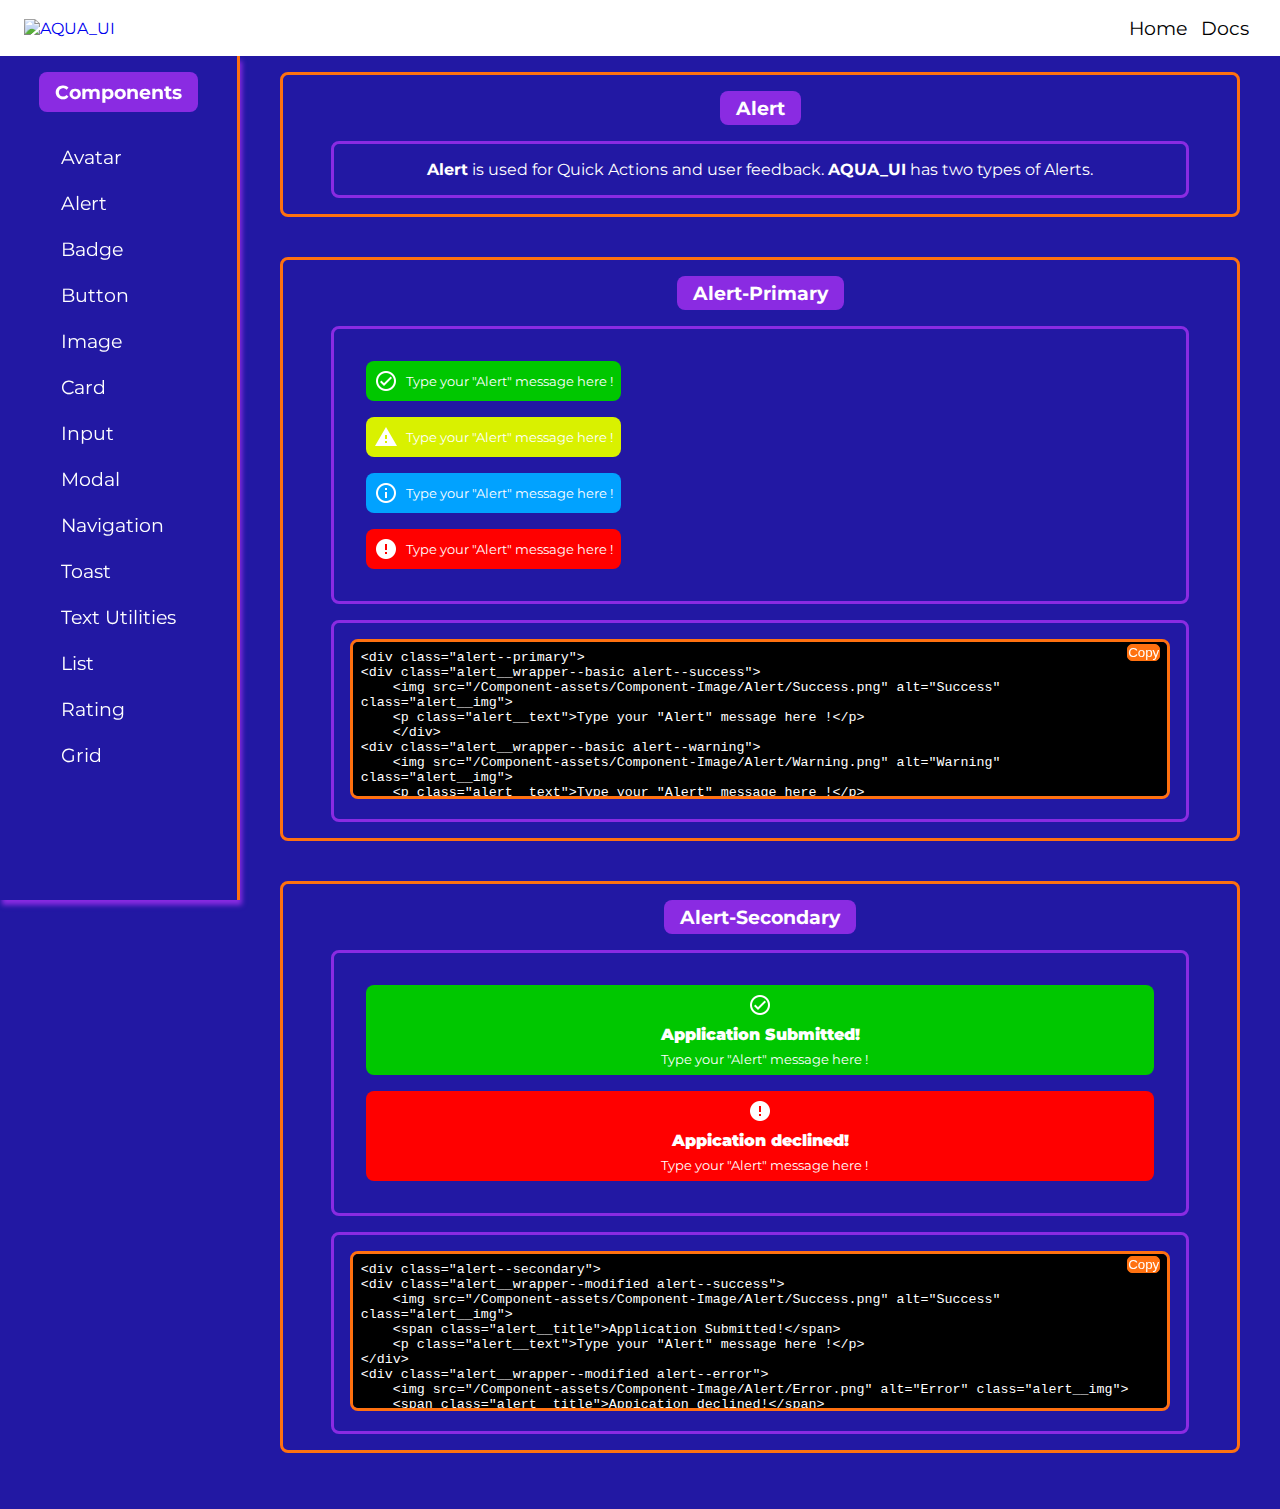
==== commit 3e6bf723: "update : update sidebar and hamburger links" ====
--- a/Components/Alert.html
+++ b/Components/Alert.html
@@ -30,7 +30,7 @@
                     alt="AQUA_UI"></a>
         </div>
         <div class="nav-bar--hamburger">
-            <img class="nav-bar__img--hamburger" src="/Component-assets/images/Hamburger Menu.png">
+            <img class="nav-bar__img--hamburger" src="/Home-Page/images/Hamburger Menu.png">
         </div>
     </div>
 
@@ -38,7 +38,7 @@
     <div class="hamburger">
         <div class="hamburger__header--wrapper">
             <h1 class="hamburger__title">AQUA_UI</h1>
-            <img class="hamburger__close-btn" src="/Component-assets/images/Hamburger Close.png" alt="Hamburger">
+            <img class="hamburger__close-btn" src="/Home-Page/images/Hamburger Close.png" alt="Hamburger">
         </div>
         <ul class="hamburger__list">
             <a href="/index.html">
@@ -73,6 +73,18 @@
             </a>
             <a href="/Components/Toast.html">
                 <li class="hamburger__item">Toast</li>
+            </a>
+            <a href="/Components/Text-Utilities.html">
+                <li class="hamburger__item">Text Utilities</li>
+            </a>
+            <a href="/Components/List.html">
+                <li class="hamburger__item">List</li>
+            </a>
+            <a href="/Components/Rating.html">
+                <li class="hamburger__item">Rating</li>
+            </a>
+            <a href="/Components/Grid.html">
+                <li class="hamburger__item">Grid</li>
             </a>
         </ul>
     </div>
@@ -111,6 +123,18 @@
                 <a href="/Components/Toast.html">
                     <li class="sidebar__item">Toast</li>
                 </a>
+                <a href="/Components/Text-Utilities.html">
+                    <li class="sidebar__item">Text Utilities</li>
+                </a>
+                <a href="/Components/List.html">
+                    <li class="sidebar__item">List</li>
+                </a>
+                <a href="/Components/Rating.html">
+                    <li class="sidebar__item">Rating</li>
+                </a>
+                <a href="/Components/Grid.html">
+                    <li class="sidebar__item">Grid</li>
+                </a>
             </ul>
         </div>
 
@@ -119,7 +143,8 @@
         <div class="alert component-box">
             <div class="component-box-demo alert__intro">
                 <h1 class="component-box-demo--title alert__intro--title">Alert</h1>
-                <p class="component-box-demo--desc alert__intro--desc"><b>Alert</b> is used for Quick Actions and user feedback.
+                <p class="component-box-demo--desc alert__intro--desc"><b>Alert</b> is used for Quick Actions and user
+                    feedback.
                     <b> AQUA_UI</b> has two types of Alerts.</p>
             </div>
             <!-- Alert -->
@@ -129,11 +154,13 @@
                 <div class="component-box-demo--container alert__img--container">
                     <div class="alert--primary">
                         <div class="alert__wrapper--basic alert--success">
-                            <img src="/Component-assets/Component-Image/Alert/Success.png" alt="Success" class="alert__img">
+                            <img src="/Component-assets/Component-Image/Alert/Success.png" alt="Success"
+                                class="alert__img">
                             <p class="alert__text">Type your "Alert" message here !</p>
                         </div>
                         <div class="alert__wrapper--basic alert--warning">
-                            <img src="/Component-assets/Component-Image/Alert/Warning.png" alt="Warning" class="alert__img">
+                            <img src="/Component-assets/Component-Image/Alert/Warning.png" alt="Warning"
+                                class="alert__img">
                             <p class="alert__text">Type your "Alert" message here !</p>
                         </div>
                         <div class="alert__wrapper--basic alert--info">
@@ -181,7 +208,8 @@
                 <div class="component-box-demo--container alert__img--container">
                     <div class="alert--secondary">
                         <div class="alert__wrapper--modified alert--success">
-                            <img src="/Component-assets/Component-Image/Alert/Success.png" alt="Success" class="alert__img">
+                            <img src="/Component-assets/Component-Image/Alert/Success.png" alt="Success"
+                                class="alert__img">
                             <span class="alert__title">Application Submitted!</span>
                             <p class="alert__text">Type your "Alert" message here !</p>
                         </div>
--- a/Component-assets/Css/ComponentsStyles.css
+++ b/Component-assets/Css/ComponentsStyles.css
@@ -66,7 +66,6 @@
   color: var(--secondary-bg);
 }
 
-
 /* Navigation Bar For Tab and Mobile */
 
 .nav-bar--hamburger {
@@ -155,21 +154,21 @@
 
 /***** Sample Component-box *****/
 
-.component-box{
+.component-box {
   width: calc(100vw - 15rem);
   margin: 4.5rem 1rem 1rem 16rem;
 }
-.component-box-demo{
+.component-box-demo {
   margin: auto;
-  max-width:60rem;
+  max-width: 60rem;
   border: 3px solid var(--secondary-bg);
   border-radius: 8px;
   margin-bottom: 2.5rem;
   display: flex;
   flex-direction: column;
-  align-items: center; 
-}
-.component-box-demo--title{
+  align-items: center;
+}
+.component-box-demo--title {
   margin: 1rem;
   font-size: var(--font-size-large);
   padding: 5px 1rem;
@@ -177,7 +176,8 @@
   color: var(--primary-color);
   background-color: var(--primary-bg);
 }
-.component-box-demo--desc,.component-box-demo--container{
+.component-box-demo--desc,
+.component-box-demo--container {
   width: 90%;
   margin: 0 1rem 1rem 1rem;
   padding: 1rem;
@@ -214,254 +214,252 @@
 }
 
 /* Alert Basic */
-.alert__wrapper--basic{
+.alert__wrapper--basic {
   display: flex;
   align-items: center;
   width: fit-content;
-  padding:0.5rem;
-  border-radius: 0.5rem;
-  margin: 1rem;
-}
-.alert__img{
+  padding: 0.5rem;
+  border-radius: 0.5rem;
+  margin: 1rem;
+}
+.alert__img {
   width: 1.5rem;
   height: 1.5rem;
 }
-.alert__text{
-  font-size:0.8rem;
-  margin-left:0.5rem;
+.alert__text {
+  font-size: 0.8rem;
+  margin-left: 0.5rem;
 }
 /* Alert Modified */
-.alert__wrapper--modified{
+.alert__wrapper--modified {
   display: flex;
   flex-direction: column;
   align-items: center;
-  min-width: 10rem ;
+  min-width: 10rem;
   max-width: 50rem;
-  padding:0.5rem;
+  padding: 0.5rem;
   border-radius: 0.5rem;
   margin: 1rem;
   text-align: justify;
 }
-.alert__title{
-  font-size:1rem;
+.alert__title {
+  font-size: 1rem;
   font-weight: 900;
-  padding:0.5rem;
+  padding: 0.5rem;
 }
 
 /* Alert Color */
-.alert--success{
+.alert--success {
   background-color: rgb(0, 199, 0);
-  color:white;
-}
-.alert--warning{
+  color: white;
+}
+.alert--warning {
   background-color: rgb(217, 241, 0);
-  color:white;
-}
-.alert--info{
+  color: white;
+}
+.alert--info {
   background-color: rgb(1, 162, 255);
-  color:white;
-}
-.alert--error{
+  color: white;
+}
+.alert--error {
   background-color: rgb(255, 0, 0);
-  color:white;
+  color: white;
 }
 
 /*badge */
-.badge__wrapper{
+.badge__wrapper {
   margin: 1rem;
   display: inline-block;
   position: relative;
 }
-.badge--logo{
-  font-size:70%;
+.badge--logo {
+  font-size: 70%;
   font-weight: 900;
   background-color: red;
   color: white;
   border-radius: 50%;
   border: 2px solid white;
-  padding:0.1rem 0.4rem;
+  padding: 0.1rem 0.4rem;
   text-align: center;
   position: absolute;
-  right:-5px;
+  right: -5px;
 }
 /*badge on Icon */
-.badge__icon--img{
+.badge__icon--img {
   width: 3rem;
-
 }
 /*badge On Avatar */
-.badge__avatar--img{
+.badge__avatar--img {
   width: 4rem;
   border-radius: 50%;
 }
 
 /*Button Wrapper */
-.button__container{
-  margin:1rem;
-}
-.btn--demo{
+.button__container {
+  margin: 1rem;
+}
+.btn--demo {
   padding: 0.4rem 1.5rem;
   border: none;
   border-radius: 0.5rem;
-  font-size:var(--font-size-medium);
+  font-size: var(--font-size-medium);
   font: weight 900px;
 }
 /* Primary Secondary Color */
-.button--primary{
+.button--primary {
   margin: 8px;
   border: 2px solid blueviolet;
-  background-color:blueviolet;
-  color: white;
-}
-.button--secondary{
+  background-color: blueviolet;
+  color: white;
+}
+.button--secondary {
   margin: 8px;
   background-color: transparent;
   border: 2px solid blueviolet;
-  color:blueviolet;
-}
-.button--primary:hover{
+  color: blueviolet;
+}
+.button--primary:hover {
   background-color: transparent;
   border: 2px solid blueviolet;
-  color:blueviolet;
-}
-.button--secondary:hover{
-  background-color:blueviolet;
+  color: blueviolet;
+}
+.button--secondary:hover {
+  background-color: blueviolet;
   color: white;
 }
 /*Link Button*/
 
-.button__link--primary{
+.button__link--primary {
   display: inline;
 }
-.button__link--secondary{
+.button__link--secondary {
   display: inline;
 }
-.btn__link{
+.btn__link {
   margin: 8px;
   cursor: pointer;
-  background-color:rgb(125, 192, 1);
-  color: white;
-}
-.btn__link:hover{ 
+  background-color: rgb(125, 192, 1);
+  color: white;
+}
+.btn__link:hover {
   box-shadow: 0px 0px 5px rgb(125, 192, 1);
 }
 /*Button Icon */
-.button__wrapper{
-  display: flex;
-  flex-wrap:wrap;
-
-}
-.btn__icon{
+.button__wrapper {
+  display: flex;
+  flex-wrap: wrap;
+}
+.btn__icon {
   display: flex;
   justify-content: center;
   text-align: center;
   padding: 0.5rem;
   margin: 0.5rem;
 }
-.btn__span-content{
+.btn__span-content {
   margin: auto;
 }
-.btn__icon-content{
+.btn__icon-content {
   margin-right: 0.5rem;
 }
-.button__icon--primary{
-  background-color:rgb(24, 163, 255);
-  color: white;
-}
-.button__icon--secondary{
-  background-color:#0e76a8;
+.button__icon--primary {
+  background-color: rgb(24, 163, 255);
+  color: white;
+}
+.button__icon--secondary {
+  background-color: #0e76a8;
   color: white;
 }
 
 /* Float Button */
-.btn__float{
+.btn__float {
   display: flex;
   flex-wrap: wrap;
-  padding:0.5rem 0.5rem;
+  padding: 0.5rem 0.5rem;
   margin: 0.5rem;
 }
-.btn__float{
+.btn__float {
   background-color: transparent;
   border: 2px solid rgb(0, 153, 255);
 }
-.btn__float:hover{
- box-shadow: 0px 0px 5px rgb(0, 153, 255);
+.btn__float:hover {
+  box-shadow: 0px 0px 5px rgb(0, 153, 255);
 }
 
 /* Responsive Image */
 
-.image-Responsive--demo{
+.image-Responsive--demo {
   width: 100%;
   height: 100%;
 }
-.image-Responsive--bg{
+.image-Responsive--bg {
   max-width: 30rem;
   max-height: 30rem;
 }
-.image-Responsive--rounded{
+.image-Responsive--rounded {
   border-radius: 50%;
   max-height: 10rem;
   max-width: 10rem;
 }
 
- /* Input  */
-
- /* Simple Input Message */
- .input--box{
-  padding:8px 1rem;
+/* Input  */
+
+/* Simple Input Message */
+.input--box {
+  padding: 8px 1rem;
   border-radius: 8px;
   border-color: blueviolet;
 }
 
 /*Input Message With Error*/
-.Input__container--error{
+.Input__container--error {
   display: flex;
   justify-content: center;
   flex-wrap: wrap;
 }
-.input__wrapper--error{
+.input__wrapper--error {
   display: flex;
   flex-direction: column;
   justify-content: center;
-  margin:4px;
-}
-.input--error-message{
+  margin: 4px;
+}
+.input--error-message {
   color: red;
 }
 
 /* Modal */
 
-.modal__wrapper{
-  position:relative;
+.modal__wrapper {
+  position: relative;
   display: flex;
   justify-content: center;
 }
-.modal--primary-action{
+.modal--primary-action {
   box-shadow: 0px 0px 5px grey;
-  width:25rem;
-  padding:1rem;
-  margin:1rem;
+  width: 25rem;
+  padding: 1rem;
+  margin: 1rem;
   border-radius: 0.5rem;
   display: flex;
   justify-content: center;
 }
-.modal__btn{
+.modal__btn {
   background-color: blueviolet;
   color: white;
-  border:none;
-  padding:0.5rem 1.5rem;
+  border: none;
+  padding: 0.5rem 1.5rem;
   font-weight: 800;
   border-radius: 0.5rem;
 }
-.modal__btn--close{
+.modal__btn--close {
   margin-top: 8px;
   background-color: red;
 }
-.modal--secondary-action{
+.modal--secondary-action {
   visibility: hidden;
-  max-width:30rem;
-  min-width:15rem;
-  padding:1rem;
+  max-width: 30rem;
+  min-width: 15rem;
+  padding: 1rem;
   border-radius: 8px;
   display: flex;
   flex-direction: column;
@@ -469,121 +467,120 @@
   align-items: center;
   z-index: 1;
   position: fixed;
-  top:50%;
-  left:50%;
-  transform: translate(-50%,-50%);
-  border:2px solid blueviolet;
+  top: 50%;
+  left: 50%;
+  transform: translate(-50%, -50%);
+  border: 2px solid blueviolet;
   color: black;
   background-color: white;
   box-shadow: 0px 0px 5px grey;
 }
-.modal__text{
+.modal__text {
   margin-bottom: 0.8px;
 }
 
-
- /* Navigation bar */
-
-.nav-bar-component__wrapper{
+/* Navigation bar */
+
+.nav-bar-component__wrapper {
   background-color: blueviolet;
   color: white;
   display: flex;
-  justify-content:space-around;
-  align-items: center;
-  flex-wrap:wrap;
-  padding:0.5rem;
-  text-align: center;
-}
-.nav-bar-component__logo{
+  justify-content: space-around;
+  align-items: center;
+  flex-wrap: wrap;
+  padding: 0.5rem;
+  text-align: center;
+}
+.nav-bar-component__logo {
   margin-left: 1rem;
 }
-.nav-bar-component__item{
+.nav-bar-component__item {
   display: inline-block;
   margin-right: 0.5rem;
 }
-.nav-bar-component__item:hover{
-font-weight: 900;
-cursor: pointer;
+.nav-bar-component__item:hover {
+  font-weight: 900;
+  cursor: pointer;
 }
 
 /* Toast */
-.toast__btn--demo{
-  margin:1rem;
-  padding:1rem;
+.toast__btn--demo {
+  margin: 1rem;
+  padding: 1rem;
   box-shadow: 0px 0px 5px rgba(207, 207, 207, 0.678);
   display: flex;
   justify-content: center;
   flex-wrap: wrap;
 }
-.toast__btn{
-  margin:0.2rem;
-  padding:0.3rem 1.5rem;
+.toast__btn {
+  margin: 0.2rem;
+  padding: 0.3rem 1.5rem;
   border-radius: 0.5rem;
   font-weight: 700;
 }
-.toast__btn--primary{
+.toast__btn--primary {
   border: 2px solid orangered;
-  background-color:orangered;
-  color: white;
-}
-.toast__btn--regular{
+  background-color: orangered;
+  color: white;
+}
+.toast__btn--regular {
   background-color: transparent;
   border: 2px solid orangered;
-  color:orangered;
-}
-.toast__btn--primary:hover{
+  color: orangered;
+}
+.toast__btn--primary:hover {
   background-color: transparent;
   border: 2px solid orangered;
-  color:orangered;
-}
-.toast__btn--regular:hover{
-  background-color:orangered;
-  color:white;
-}
-
-.toast__wrapper{
+  color: orangered;
+}
+.toast__btn--regular:hover {
+  background-color: orangered;
+  color: white;
+}
+
+.toast__wrapper {
   background-color: black;
-  min-width:10rem;
-  max-width:25rem;
-  display: flex;
-  justify-content:space-between;
-  align-items: center;
-  padding:0.4rem;
+  min-width: 10rem;
+  max-width: 25rem;
+  display: flex;
+  justify-content: space-between;
+  align-items: center;
+  padding: 0.4rem;
   border-radius: 0.2rem;
   color: white;
 }
-.toast--simple{
+.toast--simple {
   visibility: hidden;
   position: fixed;
-  bottom:0;
+  bottom: 0;
   left: 0;
-  margin:1rem;
+  margin: 1rem;
   z-index: 1;
 }
-.toast--regular{
+.toast--regular {
   visibility: hidden;
   position: fixed;
   min-width: 15rem;
   max-width: 18rem;
-  left:50%;
-  bottom:0;
-  transform: translate(-50%,-50%);
+  left: 50%;
+  bottom: 0;
+  transform: translate(-50%, -50%);
   z-index: 1;
 }
-.toast__img{
+.toast__img {
   margin: 0 1rem;
 }
-.toast__img:hover{
+.toast__img:hover {
   background-color: rgba(231, 231, 231, 0.336);
   border-radius: 0.5rem;
 }
-.toast__close{
+.toast__close {
   display: flex;
 }
 
 /*card Components Start Here*/
 
-.card__wrapper{
+.card__wrapper {
   display: flex;
   flex-direction: column;
   max-width: 18rem;
@@ -593,109 +590,191 @@
   padding: 0.5rem;
   position: relative;
 }
-.card__bg--img{
+.card__bg--img {
   max-width: 100%;
   min-width: 100%;
   border-radius: 0.2rem;
 }
-.card__content--text{
+.card__content--text {
   font-size: small;
-  margin:0.5rem 0rem;
+  margin: 0.5rem 0rem;
   font-weight: bold;
 }
-.card__button--container{
-  display: flex;
-  justify-content:center;
+.card__button--container {
+  display: flex;
+  justify-content: center;
   margin: 0.5rem 0rem;
 }
-.card__btn{
+.card__btn {
   padding: 0.5rem;
-  width:40%;
-  border:0.1rem solid blueviolet;
+  width: 40%;
+  border: 0.1rem solid blueviolet;
   border-radius: 0.2rem;
 }
-.card__button--primary{
+.card__button--primary {
   margin-right: 0.2rem;
   background-color: blueviolet;
   color: white;
 }
-.card__button--secondary{
-margin-left: 0.2rem;
-background-color: transparent;
-color: blueviolet;
-}
-.card__button--primary:hover{
+.card__button--secondary {
+  margin-left: 0.2rem;
   background-color: transparent;
   color: blueviolet;
 }
-.card__button--secondary:hover{
+.card__button--primary:hover {
+  background-color: transparent;
+  color: blueviolet;
+}
+.card__button--secondary:hover {
   background-color: blueviolet;
   color: white;
 }
-.card__badge{
-  background-color:rgb(255, 255, 255);
+.card__badge {
+  background-color: rgb(255, 255, 255);
   display: inline-block;
   padding: 0.2rem;
   font-weight: 900;
   color: rgb(0, 0, 0);
   border-radius: 0.2rem;
   position: absolute;
-  top:1rem;
+  top: 1rem;
   left: 1rem;
 }
 /*card Dismiss */
 
-.card-dismiss--title{
+.card-dismiss--title {
   background-color: blueviolet;
   padding: 0.3rem;
   border-radius: 0.5rem;
   color: white;
 }
-.card-dismiss--text{
+.card-dismiss--text {
   border: 2px solid blueviolet;
   padding: 0.5rem;
   border-radius: 0.5rem;
 }
-.card-dismiss--icon{
-  background-color:transparent;
-  border:none;
+.card-dismiss--icon {
+  background-color: transparent;
+  border: none;
   position: absolute;
-  top:0.8rem;
+  top: 0.8rem;
   right: 0.8rem;
 }
-.card-dismiss__img{
-  width:1.5rem;
-  height:1.5rem;
-}
-.card-dismiss--icon:hover{
+.card-dismiss__img {
+  width: 1.5rem;
+  height: 1.5rem;
+}
+.card-dismiss--icon:hover {
   background-color: rgba(252, 252, 252, 0.308);
-  border-radius:0.2rem;
+  border-radius: 0.2rem;
   display: flex;
 }
 /* Text Overlay */
-.card__content--overlay{
+.card__content--overlay {
   position: absolute;
-  top:10.8rem;
-  left:1rem;
-  color:white;
+  top: 10.8rem;
+  left: 1rem;
+  color: white;
 }
 /* Card horizontal */
 
-.card-hr__wrapper{
+.card-hr__wrapper {
   display: flex;
   flex-direction: row;
   width: 100%;
   max-width: 25rem;
   min-width: 12rem;
 }
-.card-hr__img--wrapper{
+.card-hr__img--wrapper {
   width: 50%;
 }
-.card-hr__content{
+.card-hr__content {
   margin: 0 8px;
   width: 50%;
 }
-.card-hr__img{
+.card-hr__img {
   width: 100%;
   flex-shrink: 1;
-}+}
+/*Text Utilities*/
+.line-start {
+  text-align: start;
+}
+.line-center {
+  text-align: center;
+}
+.line-end {
+  text-align: end;
+}
+.gray-text {
+  color: gray;
+}
+
+/*List*/
+.spaced-list {
+  border: 2px solid skyblue;
+  width: fit-content;
+  text-align: center;
+  list-style-type: none;
+  padding: 0.5rem 1rem;
+}
+.spaced-list--items {
+  margin: 0.5rem;
+}
+
+.linked-list {
+  border: 2px solid var(--primary-bg);
+  width: fit-content;
+  text-align: center;
+  list-style-type: none;
+  padding: 0.5rem 1rem;
+}
+.linked-list--item {
+  margin: 0.5rem;
+}
+.linked-list--item-link {
+  color: var(--primary-color);
+}
+.stacked-list {
+  border: 2px solid var(--primary-bg);
+  width: fit-content;
+  text-align: center;
+  list-style-type: none;
+  padding: 0.5rem 1rem;
+}
+.stacked-list--items {
+  border: 2px solid var(--secondary-bg);
+  margin: 4px;
+  padding: 4px;
+}
+/* Grid */
+.grid-two-container {
+  display: grid;
+  grid-template-rows: 1fr 1fr auto;
+  grid-template-columns: repeat(auto-fit, minmax(18rem, 1fr));
+  gap: 0.5rem;
+}
+.grid-three-container {
+  display: grid;
+  grid-template-rows: 1fr 1fr auto;
+  grid-template-columns: repeat(auto-fit, minmax(15rem, 1fr));
+  gap: 0.5rem;
+}
+.grid-item {
+  height: 20rem;
+  text-align: center;
+  padding: 1rem;
+  background-color: var(--primary-color);
+  color: var(--secondary-color);
+/* Rating */
+.user-rating {
+  display: flex;
+  flex-direction: column;
+  align-items: center;
+}
+.checked {
+  color: var(--secondary-bg);
+}
+.review__textarea {
+  resize: none;
+}
--- a/Component-assets/Css/component-Responsive.css
+++ b/Component-assets/Css/component-Responsive.css
@@ -59,4 +59,10 @@
   .sample__code{
     max-width:20rem;
   }
-}
+  .grid-two-container {
+    grid-template-columns: repeat(auto-fit, minmax(12rem, 1fr));
+  }
+  .grid-three-container {
+    grid-template-columns: repeat(auto-fit, minmax(13rem, 1fr));
+  }
+}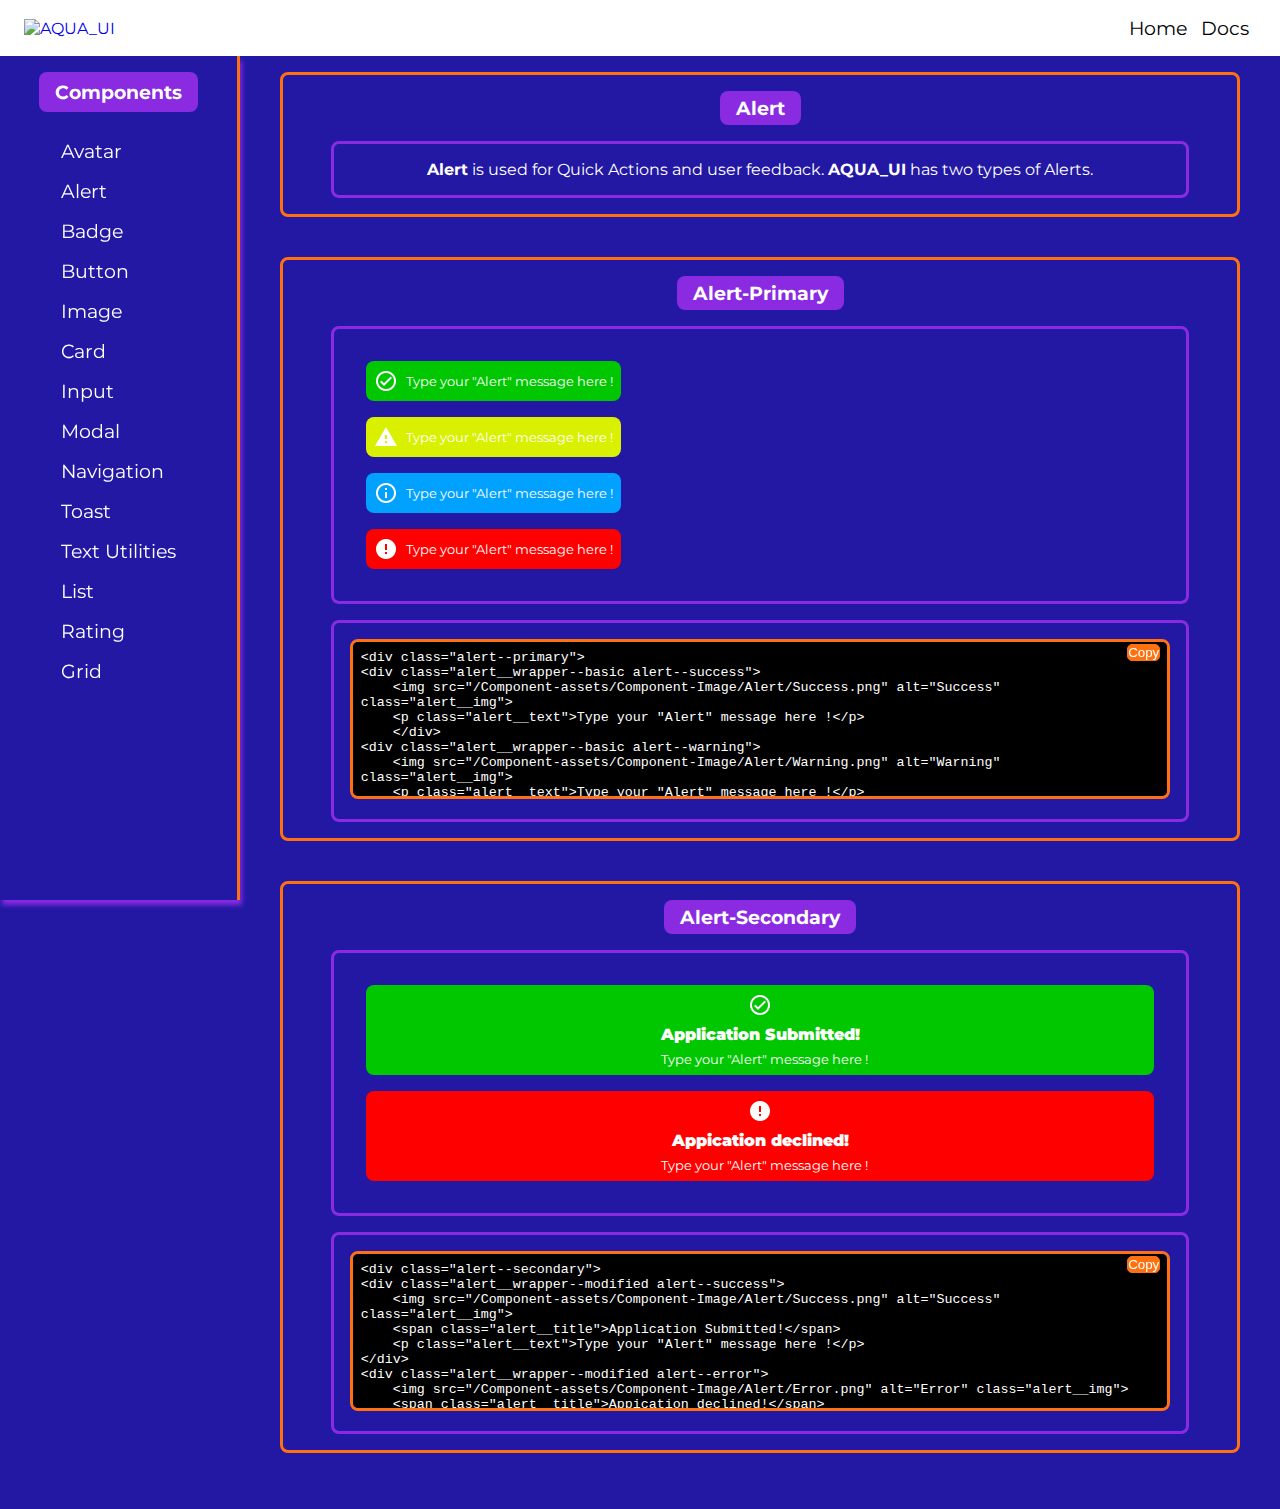
==== commit 0cde780b: "Fix Errors" ====
--- a/Components/Alert.html
+++ b/Components/Alert.html
@@ -6,6 +6,7 @@
     <meta http-equiv="X-UA-Compatible" content="IE=edge">
     <meta name="viewport" content="width=device-width, initial-scale=1.0">
     <title>AQUA_UI</title>
+    <link rel="icon" type="image/x-icon" href="/Home-Page/images/Aqua_UI-Favicon.png">
     <link rel="stylesheet" href="/Component-assets/Css/ComponentsStyles.css">
     <link rel="stylesheet" href="/Component-assets/Css/component-Responsive.css">
     <link rel="stylesheet" href="/Component-assets/SnippetCode/snippet.css">
--- a/Component-assets/Css/ComponentsStyles.css
+++ b/Component-assets/Css/ComponentsStyles.css
@@ -135,6 +135,7 @@
   box-shadow: 2px 5px 5px var(--primary-bg);
   border-right: 3px solid var(--secondary-bg);
 }
+
 .sidebar__title {
   margin: 1rem;
   padding: 8px 1rem;
@@ -144,7 +145,7 @@
 }
 .sidebar__item {
   font-size: var(--font-size-large);
-  margin: 12px;
+  margin: 6px;
   padding: 5px;
   color: var(--primary-color);
 }
@@ -430,7 +431,6 @@
 /* Modal */
 
 .modal__wrapper {
-  position: relative;
   display: flex;
   justify-content: center;
 }
@@ -461,9 +461,6 @@
   min-width: 15rem;
   padding: 1rem;
   border-radius: 8px;
-  display: flex;
-  flex-direction: column;
-  justify-content: center;
   align-items: center;
   z-index: 1;
   position: fixed;
@@ -766,7 +763,9 @@
   padding: 1rem;
   background-color: var(--primary-color);
   color: var(--secondary-color);
+}
 /* Rating */
+
 .user-rating {
   display: flex;
   flex-direction: column;
